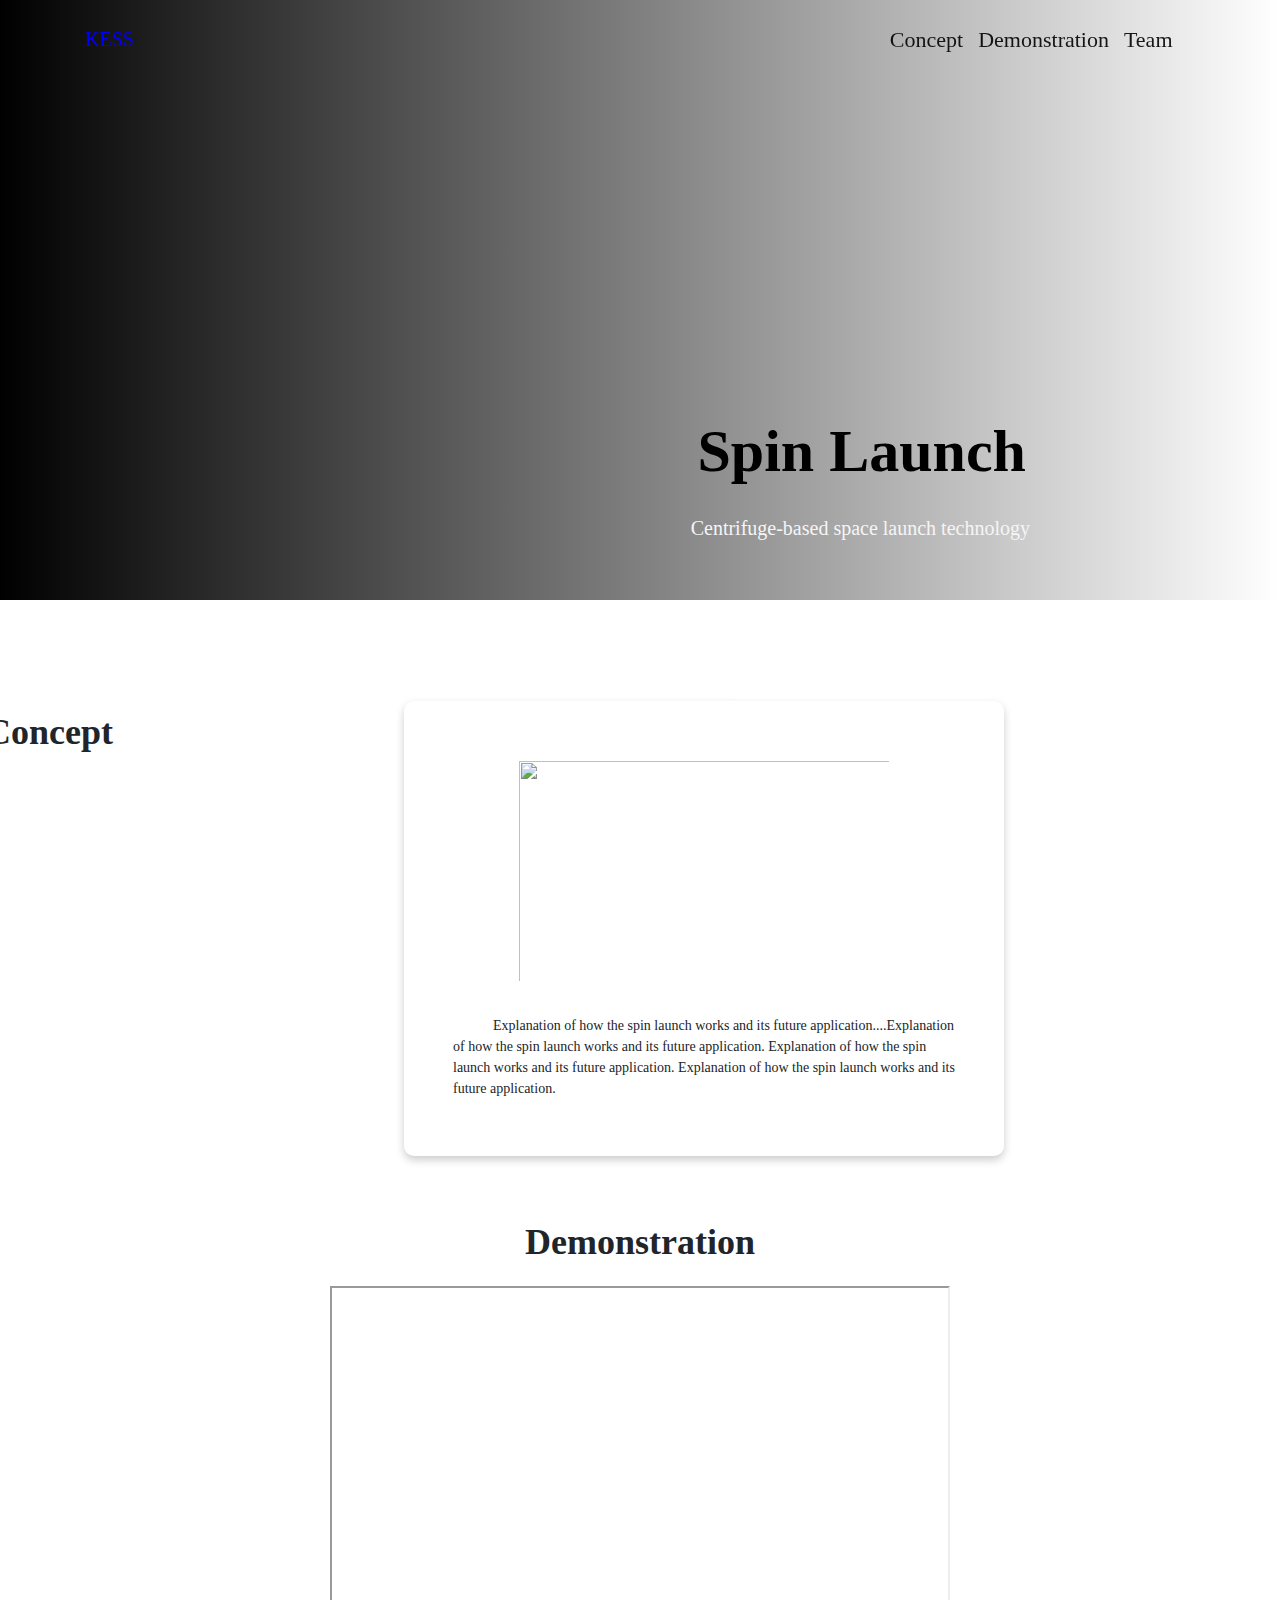
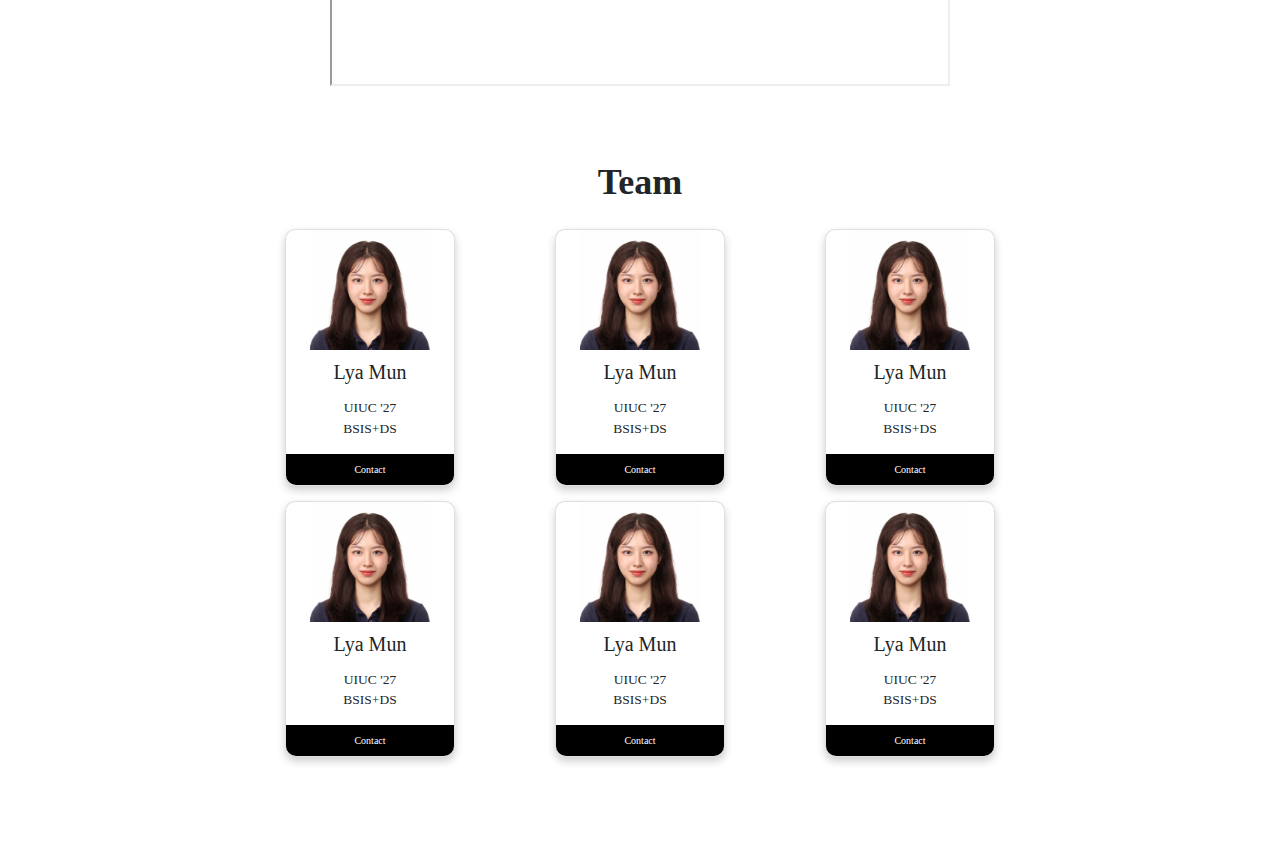
==== index.html @ 4c015324 "Add files via upload" ====
<!doctype html>
<html lang="en">
    <head>
        <title>Title</title>
        <!-- Required meta tags -->
        
        <meta charset="utf-8" />
        <meta
            name="viewport"
            content="width=device-width, initial-scale=1, shrink-to-fit=no"
        /> 
        <!-- Bootstrap CSS v5.2.1 -->
        <link
            href="https://cdn.jsdelivr.net/npm/bootstrap@5.3.2/dist/css/bootstrap.min.css"
            rel="stylesheet"
            integrity="sha384-T3c6CoIi6uLrA9TneNEoa7RxnatzjcDSCmG1MXxSR1GAsXEV/Dwwykc2MPK8M2HN"
            crossorigin="anonymous"
        />
        <link href="//maxcdn.bootstrapcdn.com/bootstrap/4.1.1/css/bootstrap.min.css" rel="stylesheet" id="bootstrap-css">
        <script src="//maxcdn.bootstrapcdn.com/bootstrap/4.1.1/js/bootstrap.min.js"></script>
        <script src="//cdnjs.cloudflare.com/ajax/libs/jquery/3.2.1/jquery.min.js"></script>

        <script src="index.js"></script>

        <link rel="stylesheet" type="text/css" href="about.css" />
        <link rel="stylesheet" type="text/css" href="index.css" />
        <link rel="stylesheet" href="https://www.w3schools.com/w3css/4/w3.css">
        <src="https://ajax.googleapis.com/ajax/libs/jquery/3.7.1/jquery.min.js"></src>
        <script src="./js/jquery-3.3.1.js"></script>
        
    </head>

    <body>
        
        <nav class="navbar navbar-expand-sm fixed-top navbar-light">
            <div class="container">
                <a class="navbar-brand" href="#start" style="color:blue; font-size: 20px">KESS</a>
                </button>
                <div class="navbar" id="navbar1">
                    <ul class="navbar-nav ml-auto">
                        <li class="nav-item active">
                            <a class="nav-link" href="#concept" >Concept</a>
                        </li>
                        <li class="nav-item active">
                            <a class="nav-link" href="#demo" >Demonstration</a>
                        </li>
                        <li class="nav-item active">
                            <a class="nav-link" href="#team">Team</a>
                        </li>
                    </ul>
                </div>
            </div>
        </nav>
        <div id="start" class="gradientBg">
            <!-- <h3>This is my background!</h3> -->
        </div>
        <p class="title">Spin Launch</p>
        <h4 class="subtitle"> Centrifuge-based space launch technology</h4>
        <button class="button button4"><a href="#demo" ><p class="click" >Watch Demo.</p></a></button> 

        <div class="sticky-top bg-white hidden-spacer"> </div>
        
        

        <div class="row justify-content-center pt-5 pb-5">
            <h1  id="concept" style="text-align: center; font-weight: bold">Concept</h1>
            <div class="pt-5 pb-5 row newBox justify-content-center">
                <img class="p-3" src="https://aviationweek.com/sites/default/files/styles/crop_freeform/public/2022-09/spinlaunch.jpg?itok=jDJaerLK" style="width:400px;height:250px ">
                <p class="pl-5 pr-5 pt-3 pb-2"style="font-weight: normal; text-align: left; font-size: 14px;"><span class="tab"></span>Explanation of how the spin launch works and its future application....Explanation of how the spin launch works and its future application. Explanation of how the spin launch works and its future application. Explanation of how the spin launch works and its future application.</p>
            </div>
        </div>
        

        <article class="all-browsers bg-white">
            <h1 id="demo" style="text-align: center; font-weight: bold">Demonstration</h1>
            <div class="row justify-content-center pt-2 pb-3"> 
                <div class="col-md-6 justify-content-center">
                    <iframe width = 100% height = 400px src="https://www.youtube.com/embed/tgbNymZ7vqY"></iframe>
                </div>
            </div>
            
        </article>


        <div class="container bg-white justify-content-center p-5">
            <h1 id="team" style="text-align: center; font-weight: bold">Team</h1>
            
            <div class="row justify-content-center pt-3">
                <div class="col-md-3">
                    <div class="card">
                        <img src="image/profilelLM.JPG" alt="John" class="profileImg">
                        <h4>Lya Mun</h4>
                        <p style = "padding-bottom: 6px;"> UIUC '27 <br> BSIS+DS</p>
                        <a href="mailto:lyamun2@illinois.edu"><button class="button3">Contact</button></a>
                    </div>
                </div>
                <div class="col-md-3">
                    <div class="card">
                        <img src="image/profilelLM.JPG" alt="John" class="profileImg">
                        <h4>Lya Mun</h4>
                        <p style = "padding-bottom: 6px;"> UIUC '27 <br> BSIS+DS</p>
                        <a href="mailto:lyamun2@illinois.edu"><button class="button3">Contact</button></a>
                    </div>
                </div>
                <div class="col-md-3">
                    <div class="card">
                        <img src="image/profilelLM.JPG" alt="John" class="profileImg">
                        <h4>Lya Mun</h4>
                        <p style = "padding-bottom: 6px;"> UIUC '27 <br> BSIS+DS</p>
                        <a href="mailto:lyamun2@illinois.edu"><button class="button3">Contact</button></a>
                    </div>
                </div>
            </div>
            <div class="row justify-content-center pt-3 pb-5">
                <div class="col-md-3">
                    <div class="card">
                        <img src="image/profilelLM.JPG" alt="John" class="profileImg">
                        <h4>Lya Mun</h4>
                        <p style = "padding-bottom: 6px;"> UIUC '27 <br> BSIS+DS</p>
                        <a href="mailto:lyamun2@illinois.edu"><button class="button3">Contact</button></a>
                    </div>
                </div>
                <div class="col-md-3">
                    <div class="card">
                        <img src="image/profilelLM.JPG" alt="John" class="profileImg">
                        <h4>Lya Mun</h4>
                        <p style = "padding-bottom: 6px;"> UIUC '27 <br> BSIS+DS</p>
                        <a href="mailto:lyamun2@illinois.edu"><button class="button3">Contact</button></a>
                    </div>
                </div>
                <div class="col-md-3">
                    <div class="card">
                        <img src="image/profilelLM.JPG" alt="John" class="profileImg">
                        <h4>Lya Mun</h4>
                        <p style = "padding-bottom: 6px;"> UIUC '27 <br> BSIS+DS</p>
                        <a href="mailto:lyamun2@illinois.edu"><button class="button3">Contact</button></a>
                    </div>
                </div>
            </div>

            
            
        </div>

        <!-- <footer class="bg-dark">
            <p>Author: Hege Refsnes<br>
            <a href="mailto:hege@example.com">hege@example.com</a></p>
        </footer> -->
        

        <!-- Bootstrap JavaScript Libraries -->
  
        <script src="https://kit.fontawesome.com/bfdbe72e25.js" crossorigin="anonymous"></script>

        <script
            src="https://cdn.jsdelivr.net/npm/@popperjs/core@2.11.8/dist/umd/popper.min.js"
            integrity="sha384-I7E8VVD/ismYTF4hNIPjVp/Zjvgyol6VFvRkX/vR+Vc4jQkC+hVqc2pM8ODewa9r"
            crossorigin="anonymous"
        ></script>
        <script src="//ajax.googleapis.com/ajax/libs/jquery/1.11.0/jquery.min.js"></script>
        <script src="//netdna.bootstrapcdn.com/bootstrap/3.1.1/js/bootstrap.min.js"></script>
        <script
            src="https://cdn.jsdelivr.net/npm/bootstrap@5.3.2/dist/js/bootstrap.min.js"
            integrity="sha384-BBtl+eGJRgqQAUMxJ7pMwbEyER4l1g+O15P+16Ep7Q9Q+zqX6gSbd85u4mG4QzX+"
            crossorigin="anonymous"
        ></script>
    </body>
</html>
---- index.css ----
* {
  font-family: "Times New Roman", Times, serif !important;
}

.navbar .nav-item {
  float:right !important;
}

.button4 {
  text-decoration: none;
  position: absolute;
  right: 270px;
  bottom: 200px;
  display: inline-block;
  outline: none;
  cursor: pointer;
  font-size: 12px;
  border-radius: 500px;
  transition-property: background-color,border-color,color,box-shadow,filter;
  transition-duration: .3s;
  border: 1px solid transparent;
  letter-spacing: 2px;
  min-width: 160px;
  text-transform: uppercase;
  white-space: normal;
  font-weight: 600;
  text-align: center;
  color: white;
  box-shadow: inset 0 0 0 2px white;
  background-color: transparent;
  height: 60px;
  width: 300px;
}
.button4:hover{
  color:black;
  background-color: white;
  text-decoration: none;
}


.all-browsers {
  margin: 0;
  padding: 5px;
  background-color: lightgray;
}

.all-browsers > h1, .browser {
  margin: 10px;
  padding: 5px;
}

.browser {
  background: white;
}

.browser > h2, p {
  margin: 4px;
  font-size: 90%;
}

footer {
  text-align: center;
  padding: 3px;
  background-color: DarkSalmon;
  color: white;
}
.backgroungImg {
  position: flex;
  justify-content: center;
}

a{
  color:#fff;
  text-decoration:none;
}
a:hover{
  color:black;
  text-decoration:none;
}
* {
  outline:0;
  
}

.thumb-box {
  display:flex;
  max-width:100%;
  margin:0;
  position:relative;
}


.thumb-box a {
  padding:0;
  position: relative;
  width: 100%;
  height: 100%;
  z-index:9997;
}

.thumb-box img {
  width:100%;
  height:280px;
  float:left;
}

.card {
  box-shadow: 0 4px 8px 0 rgba(0, 0, 0, 0.2);
  max-width: 170px;
  margin: auto;
  text-align: center;
  font-family: arial;
  border-radius: 10px 10px 10px 10px;
}

.title {
  color: grey;
  font-size: 18px;
 
}

.button3 {
  border: none;
  outline: 0;
  display: inline-block;
  padding: 8px;
  color: white;
  background-color: #000;
  text-align: center;
  cursor: pointer;
  width: 100%;
  font-size: 10px;
  border-radius: 0px 0px 10px 10px;
}

a {
  text-decoration: none;
  font-size: 22px;
  color: black;
}

button:hover, a:hover {
  opacity: 0.7;
}

.profileImg {
  width: 120px;
  height: 120px;
  display: block;
  margin-left: auto;
  margin-right: auto;
}
.newBox {
  box-shadow: 0 4px 8px 0 rgba(0, 0, 0, 0.2);
  max-width: 600px;
  margin: auto;
  text-align: center;
  font-family: arial;
  border-radius: 10px 10px 10px 10px;
  background-color: white;
}
iframe {
  display: block;
  justify-content: center;
  margin-left: auto;
  margin-right: auto;
}
.tab {
  display: inline-block;
  margin-left: 40px;
}

.gradientBg {
  background-image:
      linear-gradient(to left,
            transparent 0%,
          black 100%), 
            url('https://i0.wp.com/spacenews.com/wp-content/uploads/2022/09/spinlaunch-suborb.jpg?w=879&ssl=1');
  width: 100%;
  height: 600px;
  background-size: 100% 100%;
  text-align: center;
  color: #fff;
  background-repeat: no-repeat;
  background-position: center;
}    

.hidden-spacer {
  height: 56px;
}
.title {
  color:black;
  font-size:60px;
  font-weight: bold;
  position: absolute;
  right: 250px;
  bottom: 400px;
  text-align: center;
}
.subtitle {
  color:whitesmoke;
  position: absolute;
  right: 250px;
  bottom: 350px;
  text-align: center;
}

@media only screen and (max-width : 480px) {
  body{
    width:100%;
  }
  iframe{
    max-width: 300px;
  }
  .card{
    width:60%;
  }

  ul.navbar-nav{
    display:flex;
    flex-direction:row;
  }
  .nav-item {
    padding-left: 10px;
  }
  .navbar-brand {
    padding-left: 10px;
  }
  .button4 {
    /* font-size: 2px; */
    height: 80px;
    width: 240px;
    right: 20%;
    bottom: 40%;
  }
  .click {
    font-size: 18px;
  }
  .title{
    color:whitesmoke;
    font-size: 40px;
    right: 20%;
    bottom: 80%;
  }
  .subtitle{
    font-size: 16px;
    right: 15%;
    bottom: 70%;
  }
  /* <div class="navbar-collapse collapse show" id="navbar1" style=""> */
}
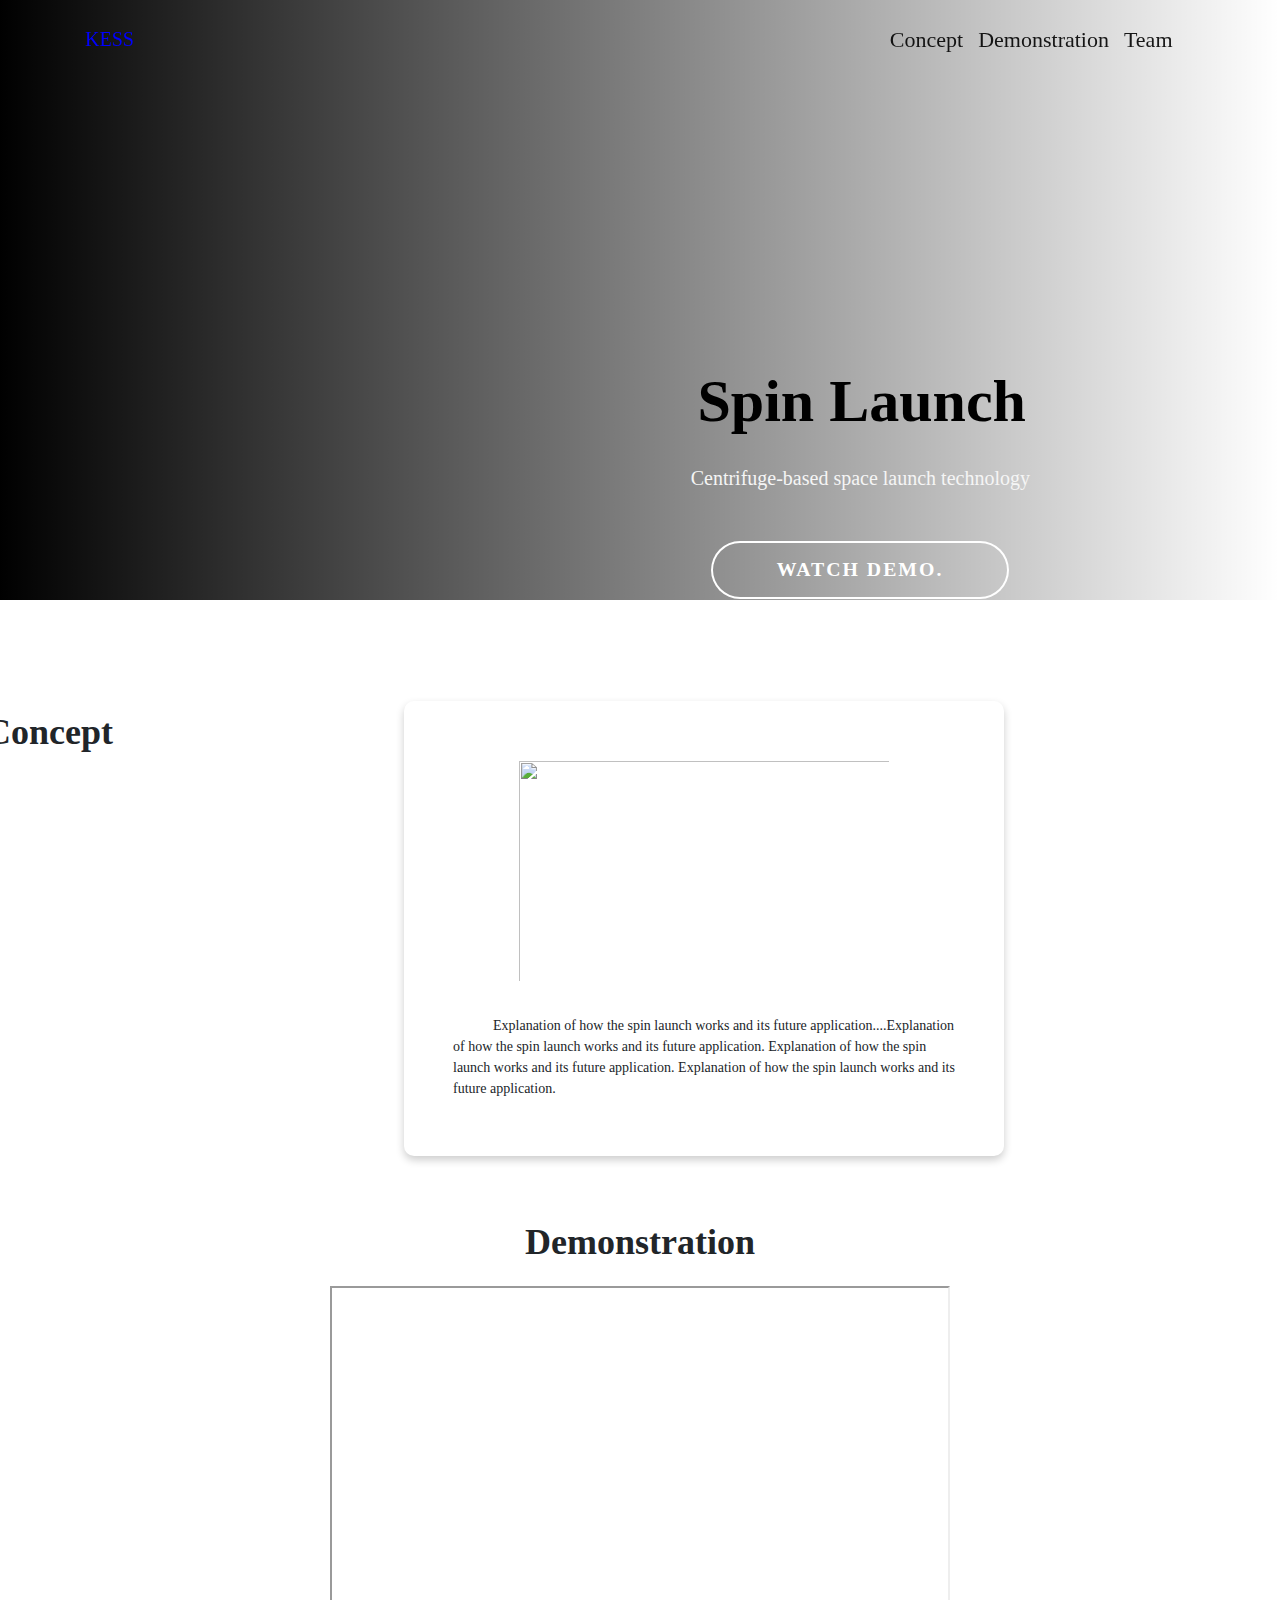
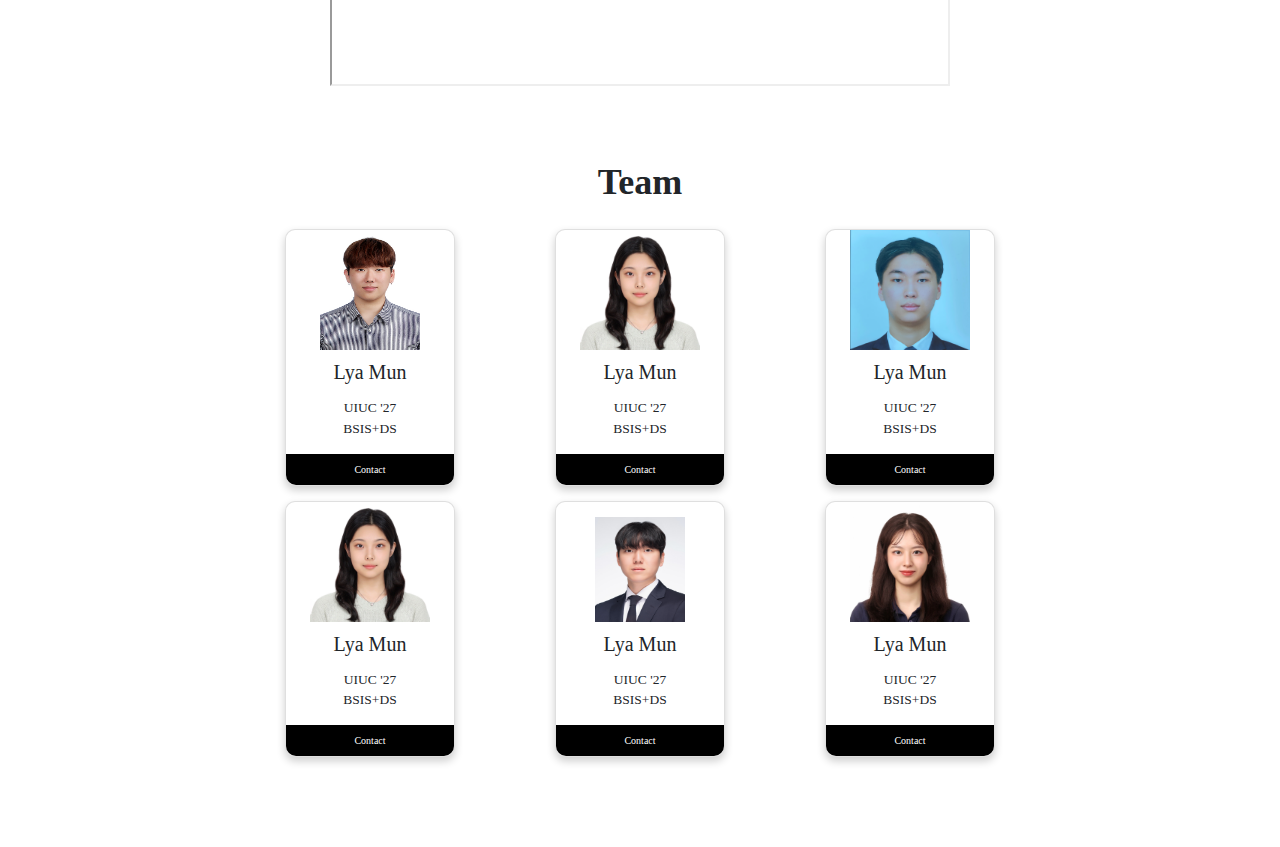
==== commit d2b6a343: "Add files via upload" ====
--- a/index.html
+++ b/index.html
@@ -88,7 +88,7 @@
             <div class="row justify-content-center pt-3">
                 <div class="col-md-3">
                     <div class="card">
-                        <img src="image/profilelLM.JPG" alt="John" class="profileImg">
+                        <img src="image/DGprofile.jpeg" alt="John" style = "width: 100px; height: 120px; display: block; margin-left: auto; margin-right: auto;">
                         <h4>Lya Mun</h4>
                         <p style = "padding-bottom: 6px;"> UIUC '27 <br> BSIS+DS</p>
                         <a href="mailto:lyamun2@illinois.edu"><button class="button3">Contact</button></a>
@@ -96,7 +96,7 @@
                 </div>
                 <div class="col-md-3">
                     <div class="card">
-                        <img src="image/profilelLM.JPG" alt="John" class="profileImg">
+                        <img src="image/KNprofile.jpeg" alt="John" class="profileImg">
                         <h4>Lya Mun</h4>
                         <p style = "padding-bottom: 6px;"> UIUC '27 <br> BSIS+DS</p>
                         <a href="mailto:lyamun2@illinois.edu"><button class="button3">Contact</button></a>
@@ -104,7 +104,7 @@
                 </div>
                 <div class="col-md-3">
                     <div class="card">
-                        <img src="image/profilelLM.JPG" alt="John" class="profileImg">
+                        <img src="image/KHprofile.png" alt="John" class="profileImg">
                         <h4>Lya Mun</h4>
                         <p style = "padding-bottom: 6px;"> UIUC '27 <br> BSIS+DS</p>
                         <a href="mailto:lyamun2@illinois.edu"><button class="button3">Contact</button></a>
@@ -114,7 +114,7 @@
             <div class="row justify-content-center pt-3 pb-5">
                 <div class="col-md-3">
                     <div class="card">
-                        <img src="image/profilelLM.JPG" alt="John" class="profileImg">
+                        <img src="image/KNprofile.jpeg" alt="John" class="profileImg">
                         <h4>Lya Mun</h4>
                         <p style = "padding-bottom: 6px;"> UIUC '27 <br> BSIS+DS</p>
                         <a href="mailto:lyamun2@illinois.edu"><button class="button3">Contact</button></a>
@@ -122,7 +122,7 @@
                 </div>
                 <div class="col-md-3">
                     <div class="card">
-                        <img src="image/profilelLM.JPG" alt="John" class="profileImg">
+                        <img src="image/HJprofile.jpeg" alt="John" style = "padding-top:15px; width: 90px; height: 120px; display: block; margin-left: auto; margin-right: auto;">
                         <h4>Lya Mun</h4>
                         <p style = "padding-bottom: 6px;"> UIUC '27 <br> BSIS+DS</p>
                         <a href="mailto:lyamun2@illinois.edu"><button class="button3">Contact</button></a>
--- a/index.css
+++ b/index.css
@@ -10,7 +10,7 @@
   text-decoration: none;
   position: absolute;
   right: 270px;
-  bottom: 200px;
+  bottom: 300px;
   display: inline-block;
   outline: none;
   cursor: pointer;
@@ -194,14 +194,14 @@
   font-weight: bold;
   position: absolute;
   right: 250px;
-  bottom: 400px;
+  bottom: 450px;
   text-align: center;
 }
 .subtitle {
   color:whitesmoke;
   position: absolute;
   right: 250px;
-  bottom: 350px;
+  bottom: 400px;
   text-align: center;
 }
 
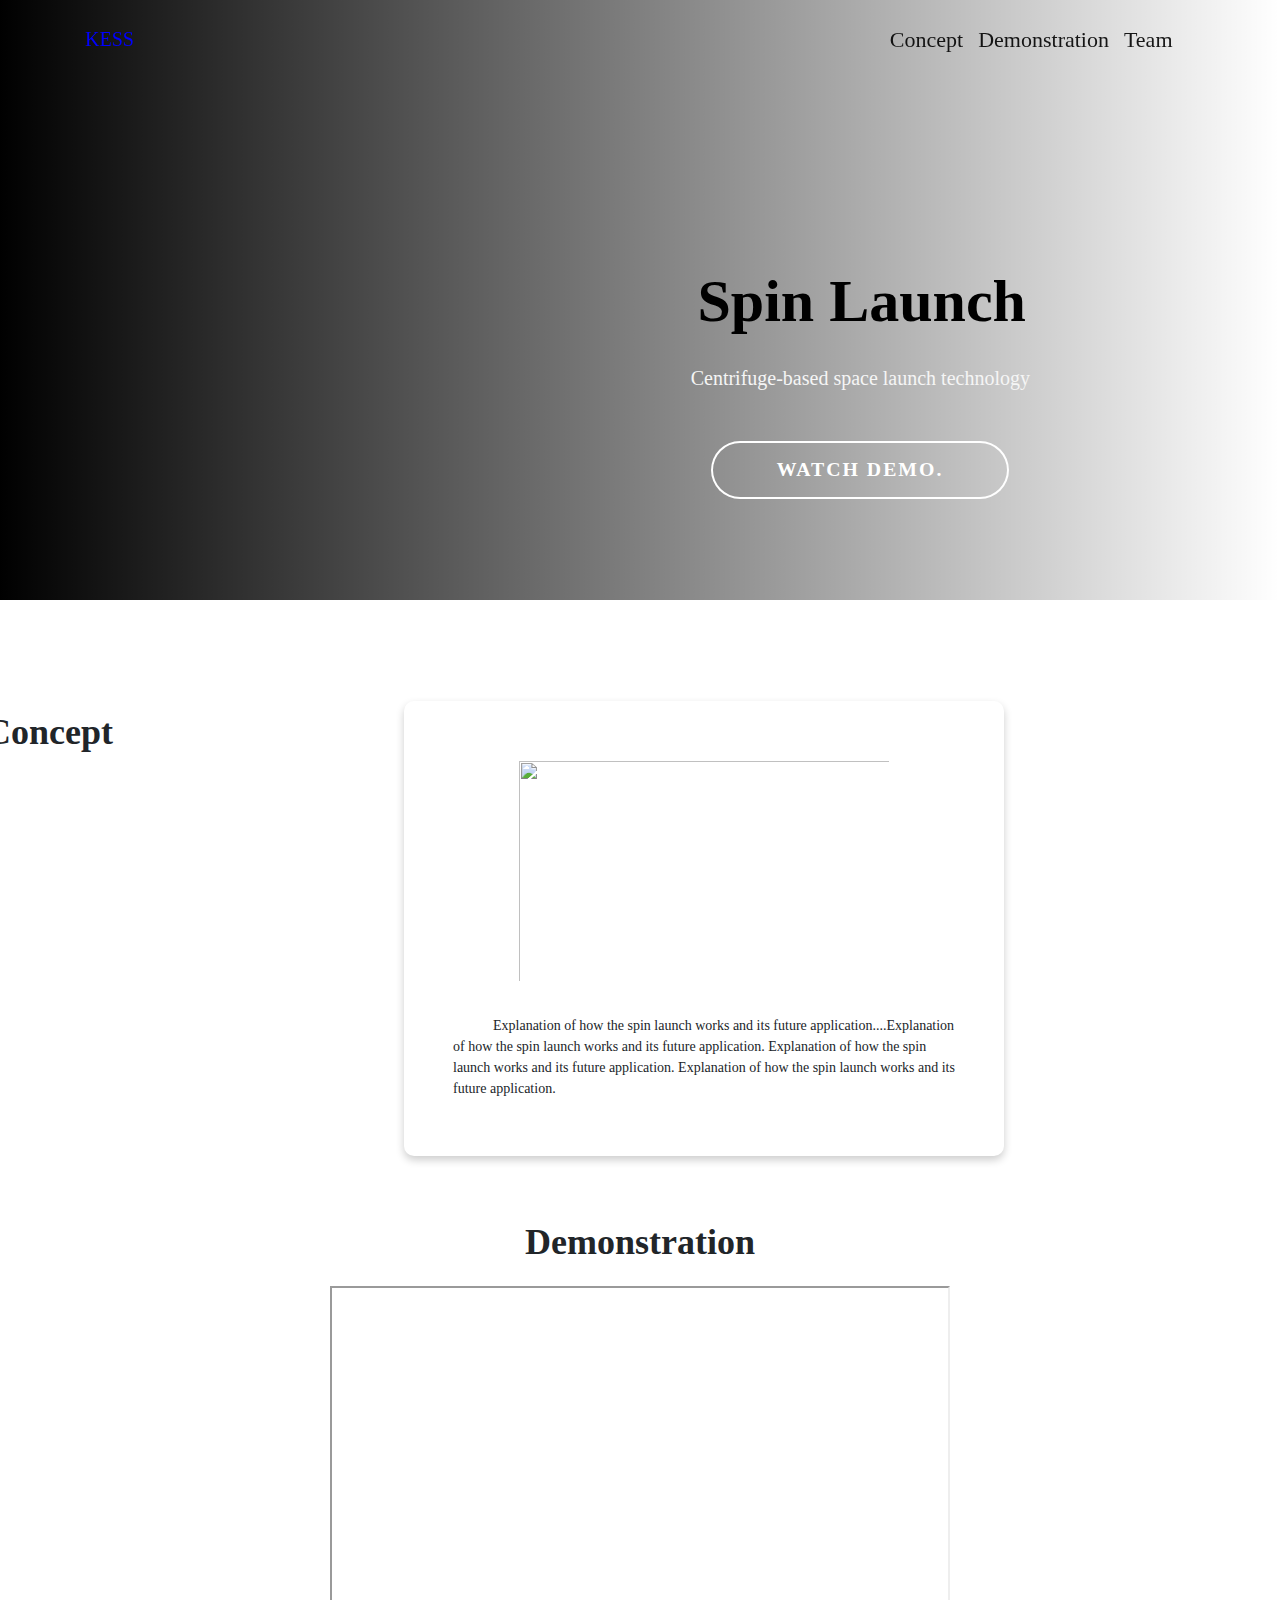
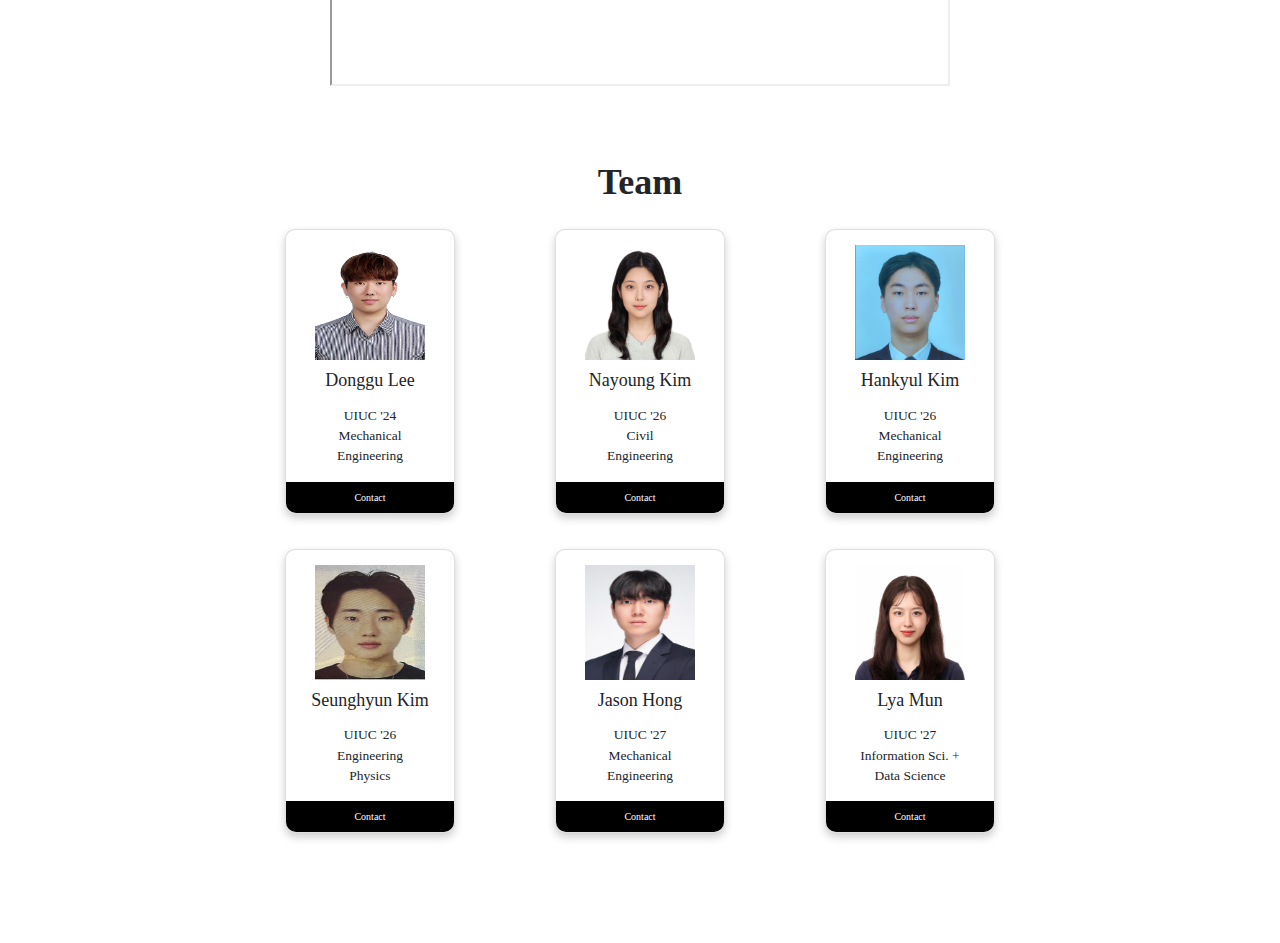
==== commit fde64220: "Add files via upload" ====
--- a/index.html
+++ b/index.html
@@ -88,51 +88,51 @@
             <div class="row justify-content-center pt-3">
                 <div class="col-md-3">
                     <div class="card">
-                        <img src="image/DGprofile.jpeg" alt="John" style = "width: 100px; height: 120px; display: block; margin-left: auto; margin-right: auto;">
-                        <h4>Lya Mun</h4>
-                        <p style = "padding-bottom: 6px;"> UIUC '27 <br> BSIS+DS</p>
-                        <a href="mailto:lyamun2@illinois.edu"><button class="button3">Contact</button></a>
+                        <img src="image/DGprofile.jpeg" class="profileImg">
+                        <h5>Donggu Lee</h5>
+                        <p style = "padding-bottom: 6px;"> UIUC '24 <br>Mechanical <br>Engineering</p>
+                        <a href="mailto:donggul2@illinois.edu"><button class="button3">Contact</button></a>
                     </div>
                 </div>
                 <div class="col-md-3">
                     <div class="card">
                         <img src="image/KNprofile.jpeg" alt="John" class="profileImg">
-                        <h4>Lya Mun</h4>
-                        <p style = "padding-bottom: 6px;"> UIUC '27 <br> BSIS+DS</p>
-                        <a href="mailto:lyamun2@illinois.edu"><button class="button3">Contact</button></a>
+                        <h5>Nayoung Kim</h5>
+                        <p style = "padding-bottom: 6px;"> UIUC '26 <br>Civil <br> Engineering</p>
+                        <a href="mailto:nayoung3@illinois.edu"><button class="button3">Contact</button></a>
                     </div>
                 </div>
                 <div class="col-md-3">
                     <div class="card">
                         <img src="image/KHprofile.png" alt="John" class="profileImg">
-                        <h4>Lya Mun</h4>
-                        <p style = "padding-bottom: 6px;"> UIUC '27 <br> BSIS+DS</p>
-                        <a href="mailto:lyamun2@illinois.edu"><button class="button3">Contact</button></a>
+                        <h5>Hankyul Kim</h5>
+                        <p style = "padding-bottom: 6px;"> UIUC '26 <br> Mechanical<br>Engineering</p>
+                        <a href="mailto:hankyul2@illinois.edu"><button class="button3">Contact</button></a>
                     </div>
                 </div>
             </div>
             <div class="row justify-content-center pt-3 pb-5">
                 <div class="col-md-3">
                     <div class="card">
-                        <img src="image/KNprofile.jpeg" alt="John" class="profileImg">
-                        <h4>Lya Mun</h4>
-                        <p style = "padding-bottom: 6px;"> UIUC '27 <br> BSIS+DS</p>
-                        <a href="mailto:lyamun2@illinois.edu"><button class="button3">Contact</button></a>
+                        <img src="image/SKprofile.jpeg" alt="John" class="profileImg">
+                        <h5>Seunghyun Kim</h5>
+                        <p style = "padding-bottom: 6px;"> UIUC '26 <br> Engineering <br> Physics</p>
+                        <a href="mailto:sk122@illinois.edu"><button class="button3">Contact</button></a>
                     </div>
                 </div>
                 <div class="col-md-3">
                     <div class="card">
-                        <img src="image/HJprofile.jpeg" alt="John" style = "padding-top:15px; width: 90px; height: 120px; display: block; margin-left: auto; margin-right: auto;">
-                        <h4>Lya Mun</h4>
-                        <p style = "padding-bottom: 6px;"> UIUC '27 <br> BSIS+DS</p>
-                        <a href="mailto:lyamun2@illinois.edu"><button class="button3">Contact</button></a>
+                        <img src="image/HJprofile.jpeg" alt="John" class="profileImg" >
+                        <h5>Jason Hong</h5>
+                        <p style = "padding-bottom: 6px;"> UIUC '27 <br>Mechanical <br> Engineering</p>
+                        <a href="mailto:jason20@illinois.edu"><button class="button3">Contact</button></a>
                     </div>
                 </div>
                 <div class="col-md-3">
                     <div class="card">
                         <img src="image/profilelLM.JPG" alt="John" class="profileImg">
-                        <h4>Lya Mun</h4>
-                        <p style = "padding-bottom: 6px;"> UIUC '27 <br> BSIS+DS</p>
+                        <h5>Lya Mun</h5>
+                        <p style = "padding-bottom: 6px;"> UIUC '27 <br>Information Sci. +<br> Data Science</p>
                         <a href="mailto:lyamun2@illinois.edu"><button class="button3">Contact</button></a>
                     </div>
                 </div>
--- a/index.css
+++ b/index.css
@@ -10,7 +10,7 @@
   text-decoration: none;
   position: absolute;
   right: 270px;
-  bottom: 300px;
+  bottom: 400px;
   display: inline-block;
   outline: none;
   cursor: pointer;
@@ -111,6 +111,7 @@
   text-align: center;
   font-family: arial;
   border-radius: 10px 10px 10px 10px;
+  margin-bottom:20px;
 }
 
 .title {
@@ -144,8 +145,9 @@
 }
 
 .profileImg {
-  width: 120px;
-  height: 120px;
+  padding-top:15px;
+  width: 110px;
+  height: 130px;
   display: block;
   margin-left: auto;
   margin-right: auto;
@@ -194,14 +196,14 @@
   font-weight: bold;
   position: absolute;
   right: 250px;
-  bottom: 450px;
+  bottom: 550px;
   text-align: center;
 }
 .subtitle {
   color:whitesmoke;
   position: absolute;
   right: 250px;
-  bottom: 400px;
+  bottom: 500px;
   text-align: center;
 }
 
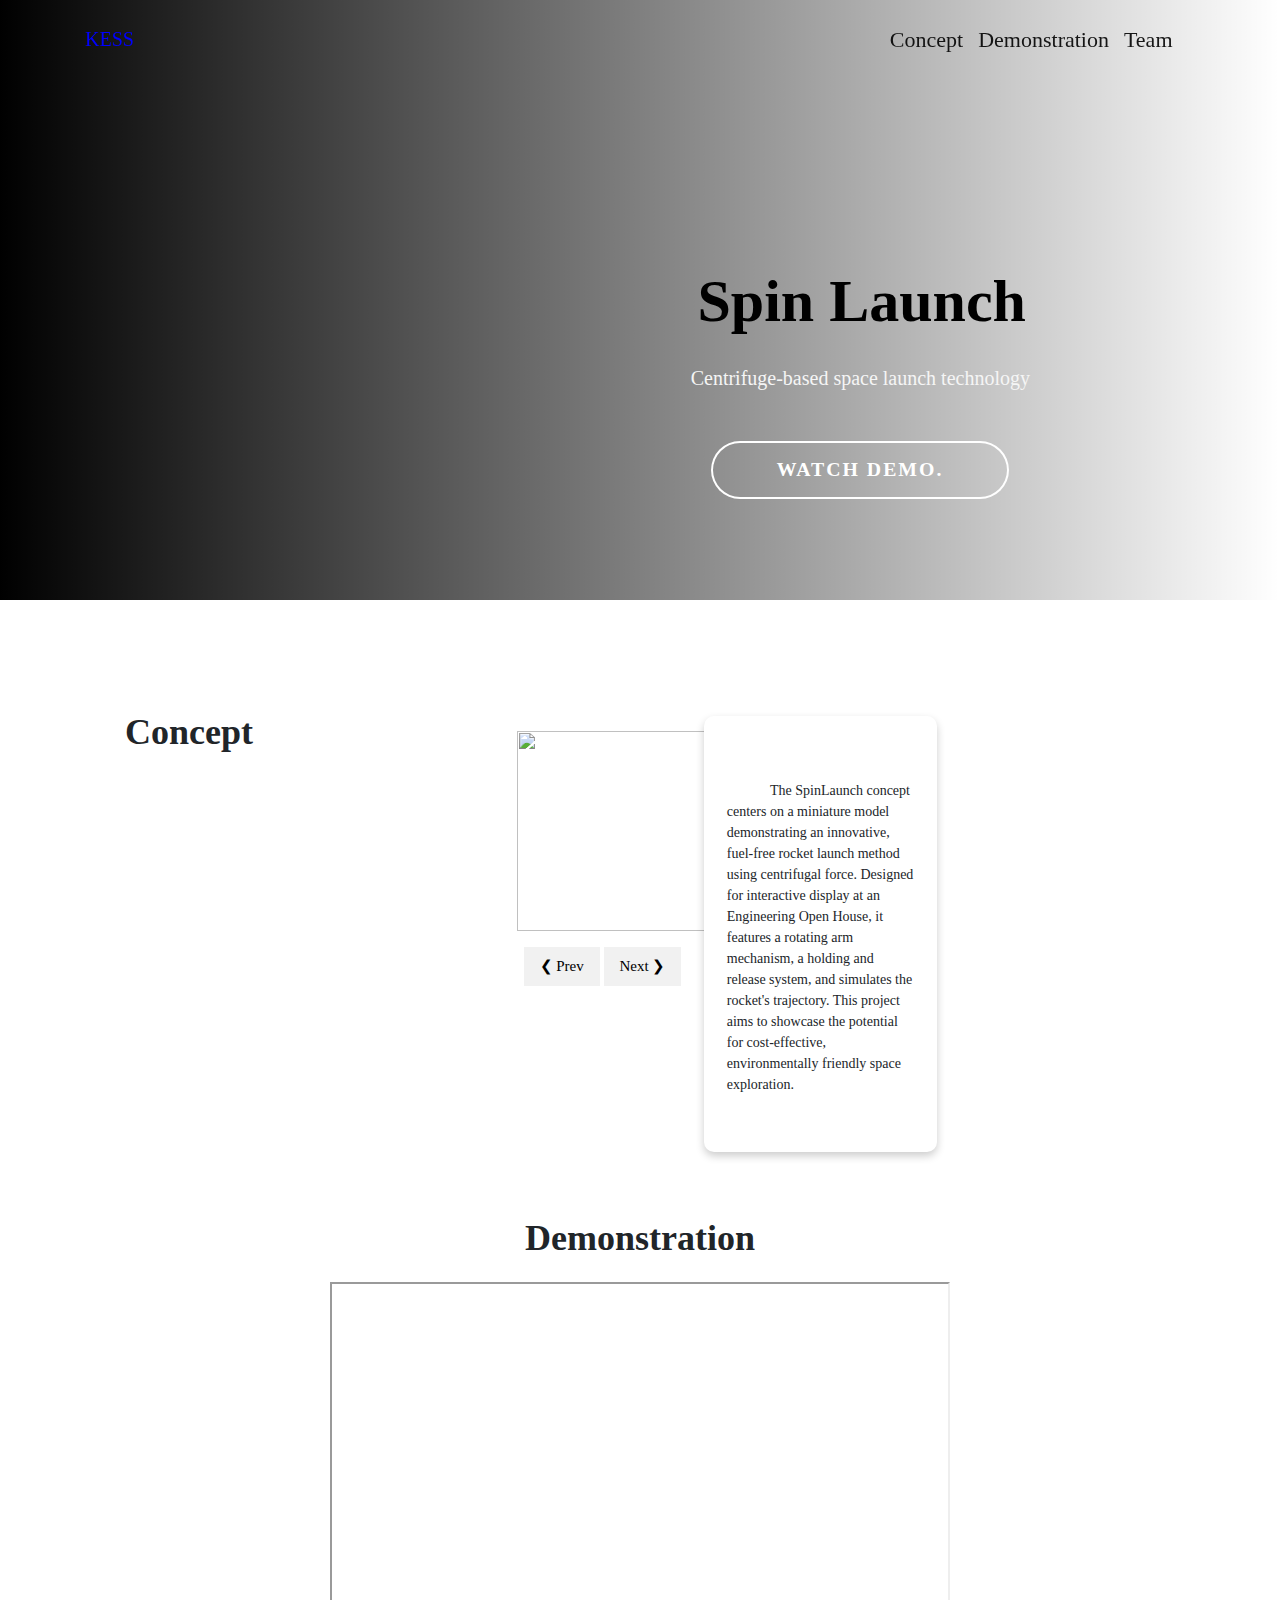
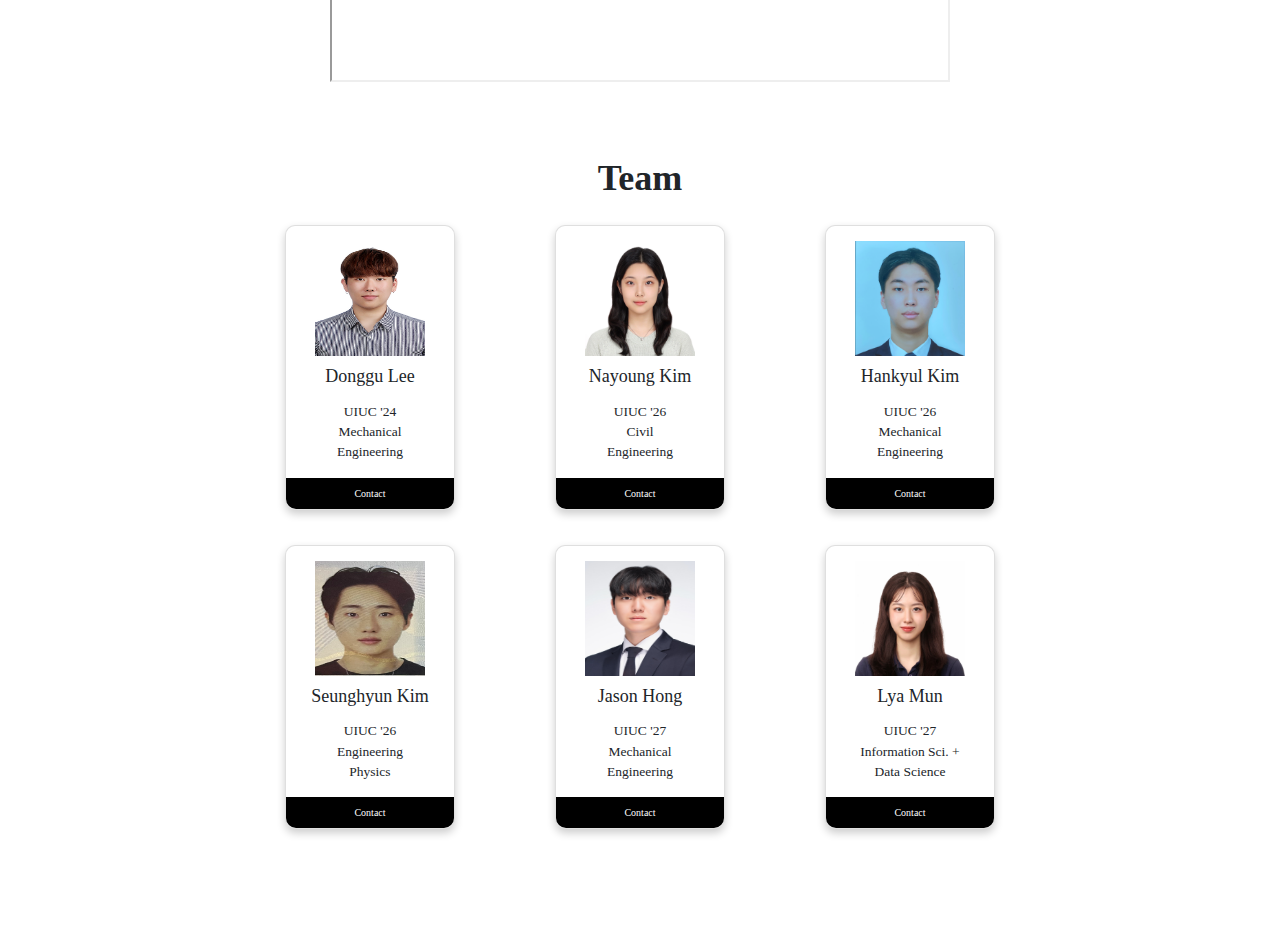
==== commit 20d43f67: "Add files via upload" ====
--- a/index.html
+++ b/index.html
@@ -64,10 +64,31 @@
 
         <div class="row justify-content-center pt-5 pb-5">
             <h1  id="concept" style="text-align: center; font-weight: bold">Concept</h1>
-            <div class="pt-5 pb-5 row newBox justify-content-center">
-                <img class="p-3" src="https://aviationweek.com/sites/default/files/styles/crop_freeform/public/2022-09/spinlaunch.jpg?itok=jDJaerLK" style="width:400px;height:250px ">
-                <p class="pl-5 pr-5 pt-3 pb-2"style="font-weight: normal; text-align: left; font-size: 14px;"><span class="tab"></span>Explanation of how the spin launch works and its future application....Explanation of how the spin launch works and its future application. Explanation of how the spin launch works and its future application. Explanation of how the spin launch works and its future application.</p>
-            </div>
+            <div class = "row pt-3 justify-content-center">
+                <div class="col-md-3">
+                    <div class="pt-3 ml-0 mr-0 w3-container">
+                        
+                    
+                        <div class="w3-center">
+                            <div class="containter">
+                                
+                                <img class="mySlides" src="https://aviationweek.com/sites/default/files/styles/crop_freeform/public/2022-09/spinlaunch.jpg?itok=jDJaerLK" style="margin:auto; width:300px; height:200px;">
+                                <img class="mySlides" src="image/process1.jpeg" style="margin:auto; width:300px; height:200px;">
+                            </div>
+                            <div class="w3-section">
+                                <button class="w3-button w3-light-grey" onclick="plusDivs(-1)" >❮ Prev</button>
+                                <button class="w3-button w3-light-grey" onclick="plusDivs(1)"  >Next ❯</button>
+                            </div>
+                        </div>
+                    </div>
+                </div>
+    
+                <div class="col-md-3 pt-5 pb-5 row newBox justify-content-center">
+                    <p class="pl-1 pr-1 pt-3 pb-2"style="font-weight: normal; text-align: left; font-size: 14px;"><span class="tab"></span> The SpinLaunch concept centers on a miniature model demonstrating an innovative, fuel-free rocket launch method using centrifugal force. Designed for interactive display at an Engineering Open House, it features a rotating arm mechanism, a holding and release system, and simulates the rocket's trajectory. This project aims to showcase the potential for cost-effective, environmentally friendly space exploration.</p>
+                </div>
+            </div>
+            
+
         </div>
         
 
@@ -164,5 +185,51 @@
             integrity="sha384-BBtl+eGJRgqQAUMxJ7pMwbEyER4l1g+O15P+16Ep7Q9Q+zqX6gSbd85u4mG4QzX+"
             crossorigin="anonymous"
         ></script>
+
+        <script>
+            var myIndex = 0;
+            carousel();
+
+            function carousel() {
+            var i;
+            var x = document.getElementsByClassName("mySlides");
+            for (i = 0; i < x.length; i++) {
+                x[i].style.display = "none";  
+            }
+            myIndex++;
+            if (myIndex > x.length) {myIndex = 1}    
+            x[myIndex-1].style.display = "block";  
+            setTimeout(carousel, 3000); // Change image every 2 seconds
+            }
+
+            var slideIndex = myIndex;
+            showDivs(slideIndex);
+            
+            function plusDivs(n) {
+              showDivs(slideIndex += n);
+            }
+            
+            function currentDiv(n) {
+              showDivs(slideIndex = n);
+            }
+            
+            function showDivs(n) {
+              var i;
+              var x = document.getElementsByClassName("mySlides");
+              var dots = document.getElementsByClassName("demo");
+              if (n > x.length) {slideIndex = 1}    
+              if (n < 1) {slideIndex = x.length}
+              for (i = 0; i < x.length; i++) {
+                x[i].style.display = "none";  
+              }
+              for (i = 0; i < dots.length; i++) {
+                dots[i].className = dots[i].className.replace(" w3-red", "");
+              }
+              x[slideIndex-1].style.display = "block";  
+              dots[slideIndex-1].className += " w3-red";
+            }
+            
+        </script>
+
     </body>
 </html>
--- a/index.css
+++ b/index.css
@@ -155,7 +155,6 @@
 .newBox {
   box-shadow: 0 4px 8px 0 rgba(0, 0, 0, 0.2);
   max-width: 600px;
-  margin: auto;
   text-align: center;
   font-family: arial;
   border-radius: 10px 10px 10px 10px;
@@ -242,12 +241,15 @@
     color:whitesmoke;
     font-size: 40px;
     right: 20%;
-    bottom: 80%;
+    bottom: 480px;
   }
   .subtitle{
     font-size: 16px;
     right: 15%;
-    bottom: 70%;
+    bottom: 430px;
+  }
+  .button4 {
+    bottom: 250px;
   }
   /* <div class="navbar-collapse collapse show" id="navbar1" style=""> */
 }
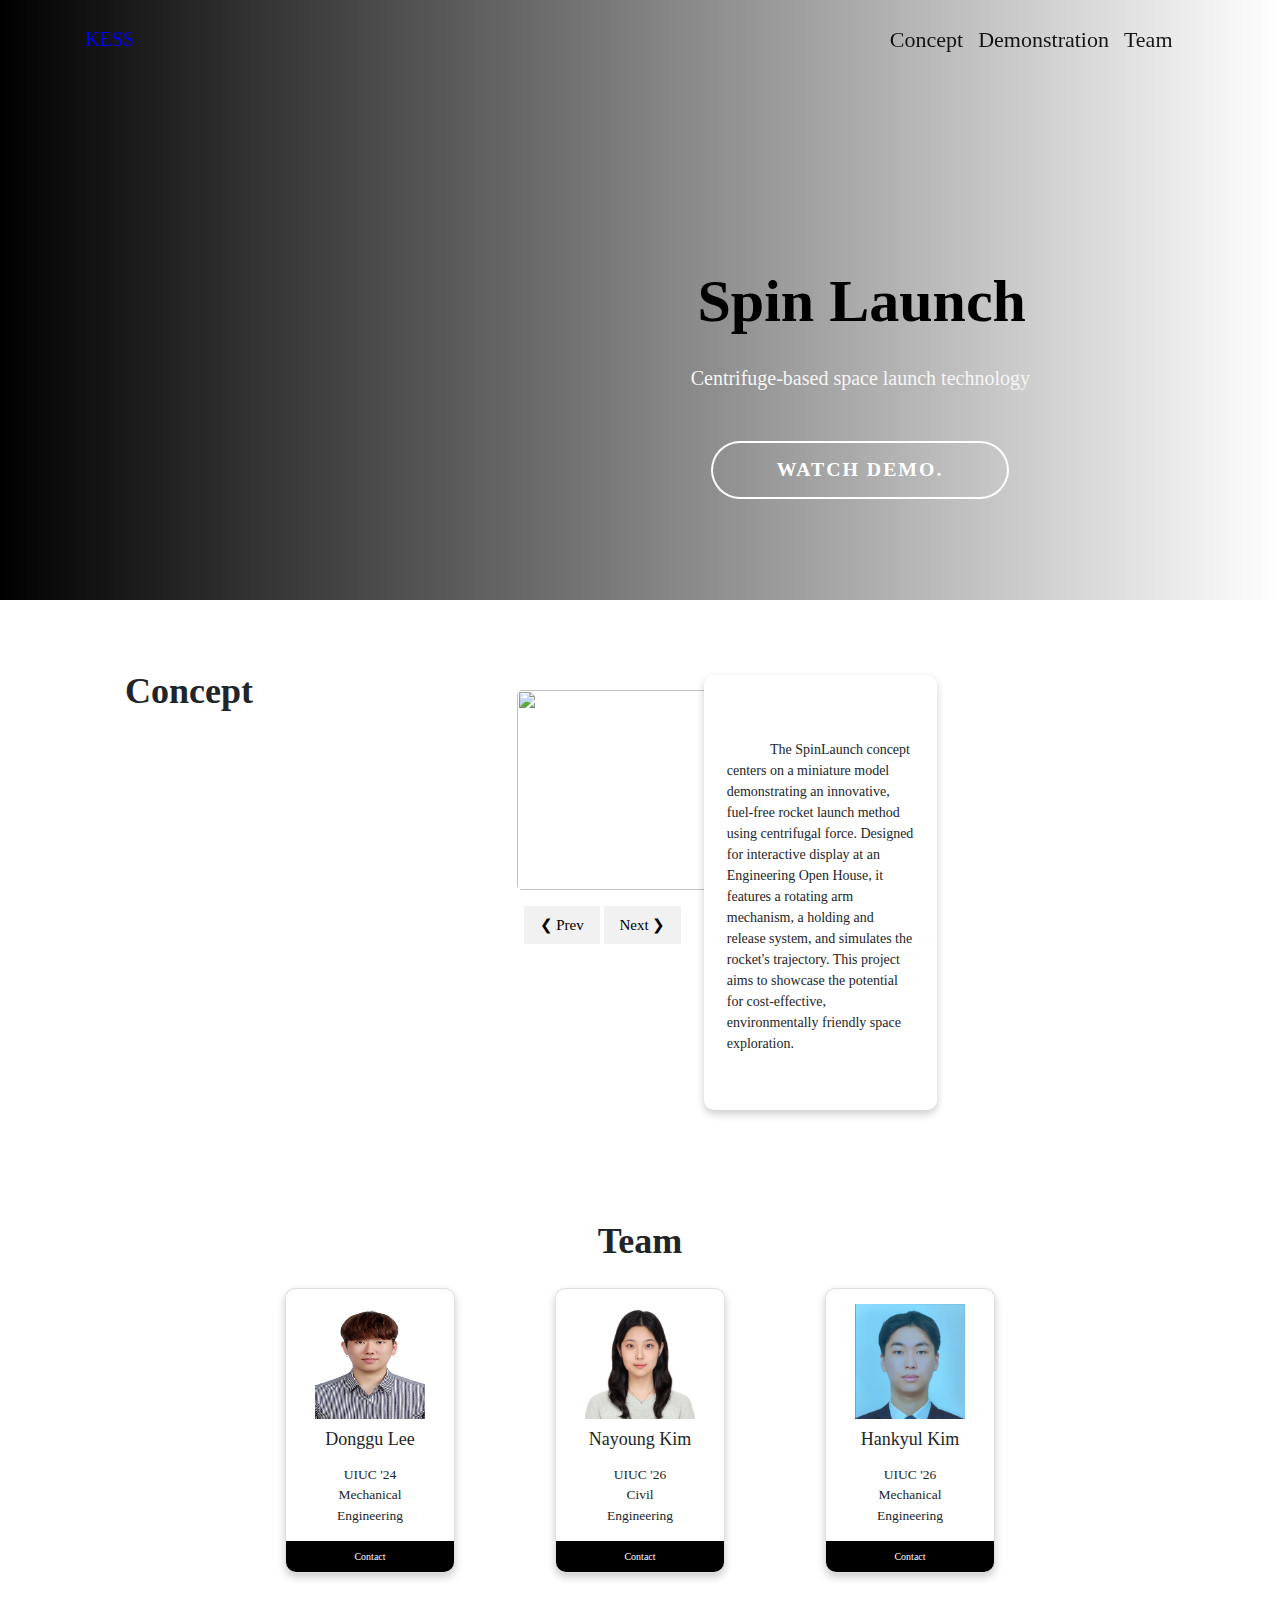
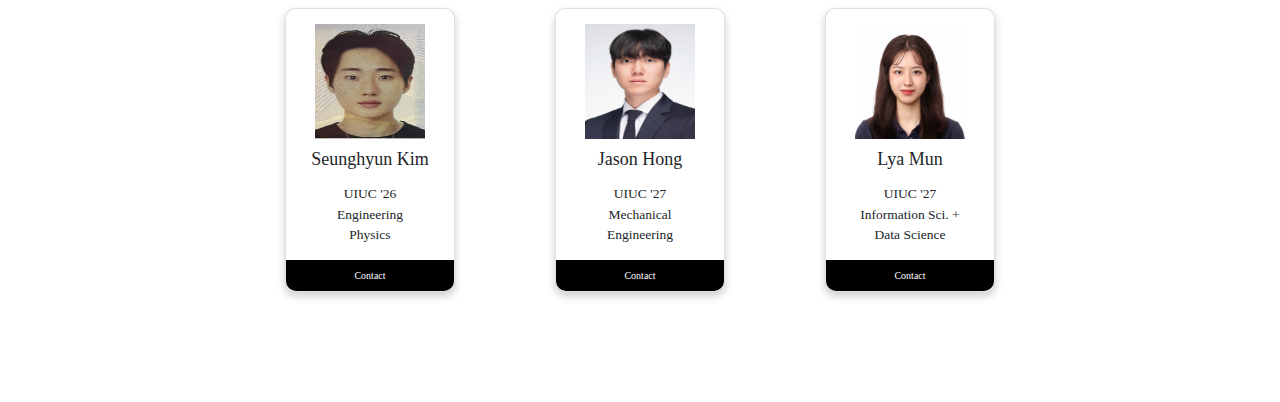
==== commit 069e2bfa: "Add files via upload" ====
--- a/index.html
+++ b/index.html
@@ -56,13 +56,17 @@
         </div>
         <p class="title">Spin Launch</p>
         <h4 class="subtitle"> Centrifuge-based space launch technology</h4>
-        <button class="button button4"><a href="#demo" ><p class="click" >Watch Demo.</p></a></button> 
+        <button class="button button4"><a href="https://www.youtube.com/shorts/r_Sb7-3UNfU" ><p class="click" >Watch Demo.</p></a></button> 
 
         <div class="sticky-top bg-white hidden-spacer"> </div>
         
         
 
-        <div class="row justify-content-center pt-5 pb-5">
+        <div class="row justify-content-center pt-1 pb-5">
+            
+            
+              
+
             <h1  id="concept" style="text-align: center; font-weight: bold">Concept</h1>
             <div class = "row pt-3 justify-content-center">
                 <div class="col-md-3">
@@ -72,8 +76,13 @@
                         <div class="w3-center">
                             <div class="containter">
                                 
-                                <img class="mySlides" src="https://aviationweek.com/sites/default/files/styles/crop_freeform/public/2022-09/spinlaunch.jpg?itok=jDJaerLK" style="margin:auto; width:300px; height:200px;">
-                                <img class="mySlides" src="image/process1.jpeg" style="margin:auto; width:300px; height:200px;">
+                                <img class="mySlides" src="https://aviationweek.com/sites/default/files/styles/crop_freeform/public/2022-09/spinlaunch.jpg?itok=jDJaerLK" style="margin:auto; width:300px; height:200px; border-radius: 5px;">
+                                <img class="mySlides" src="image/process1.jpeg" style="margin:auto; width:300px; height:200px;border-radius: 5px;">
+                                <img class="mySlides" src="image/process2.jpeg" style="margin:auto; width:300px; height:200px;border-radius: 5px;">
+                                <img class="mySlides" src="image/process3.jpeg" style="margin:auto; width:300px; height:200px;border-radius: 5px;">
+                                <img class="mySlides" src="image/process4.jpeg" style="margin:auto; width:300px; height:200px;border-radius: 5px;">
+                                <img class="mySlides" src="image/process5.jpeg" style="margin:auto; width:300px; height:200px;border-radius: 5px;">
+                                <img class="mySlides" src="image/process6.jpeg" style="margin:auto; width:300px; height:200px;border-radius: 5px;">
                             </div>
                             <div class="w3-section">
                                 <button class="w3-button w3-light-grey" onclick="plusDivs(-1)" >❮ Prev</button>
@@ -93,12 +102,11 @@
         
 
         <article class="all-browsers bg-white">
-            <h1 id="demo" style="text-align: center; font-weight: bold">Demonstration</h1>
+            <!-- <h1 id="demo" style="text-align: center; font-weight: bold"><a href="https://www.youtube.com/shorts/r_Sb7-3UNfU">Demonstration</a></h1>
             <div class="row justify-content-center pt-2 pb-3"> 
                 <div class="col-md-6 justify-content-center">
-                    <iframe width = 100% height = 400px src="https://www.youtube.com/embed/tgbNymZ7vqY"></iframe>
-                </div>
-            </div>
+                </div>
+            </div> -->
             
         </article>
 
@@ -228,7 +236,6 @@
               x[slideIndex-1].style.display = "block";  
               dots[slideIndex-1].className += " w3-red";
             }
-            
         </script>
 
     </body>
--- a/index.css
+++ b/index.css
@@ -251,7 +251,6 @@
   .button4 {
     bottom: 250px;
   }
-  /* <div class="navbar-collapse collapse show" id="navbar1" style=""> */
 }
 
                   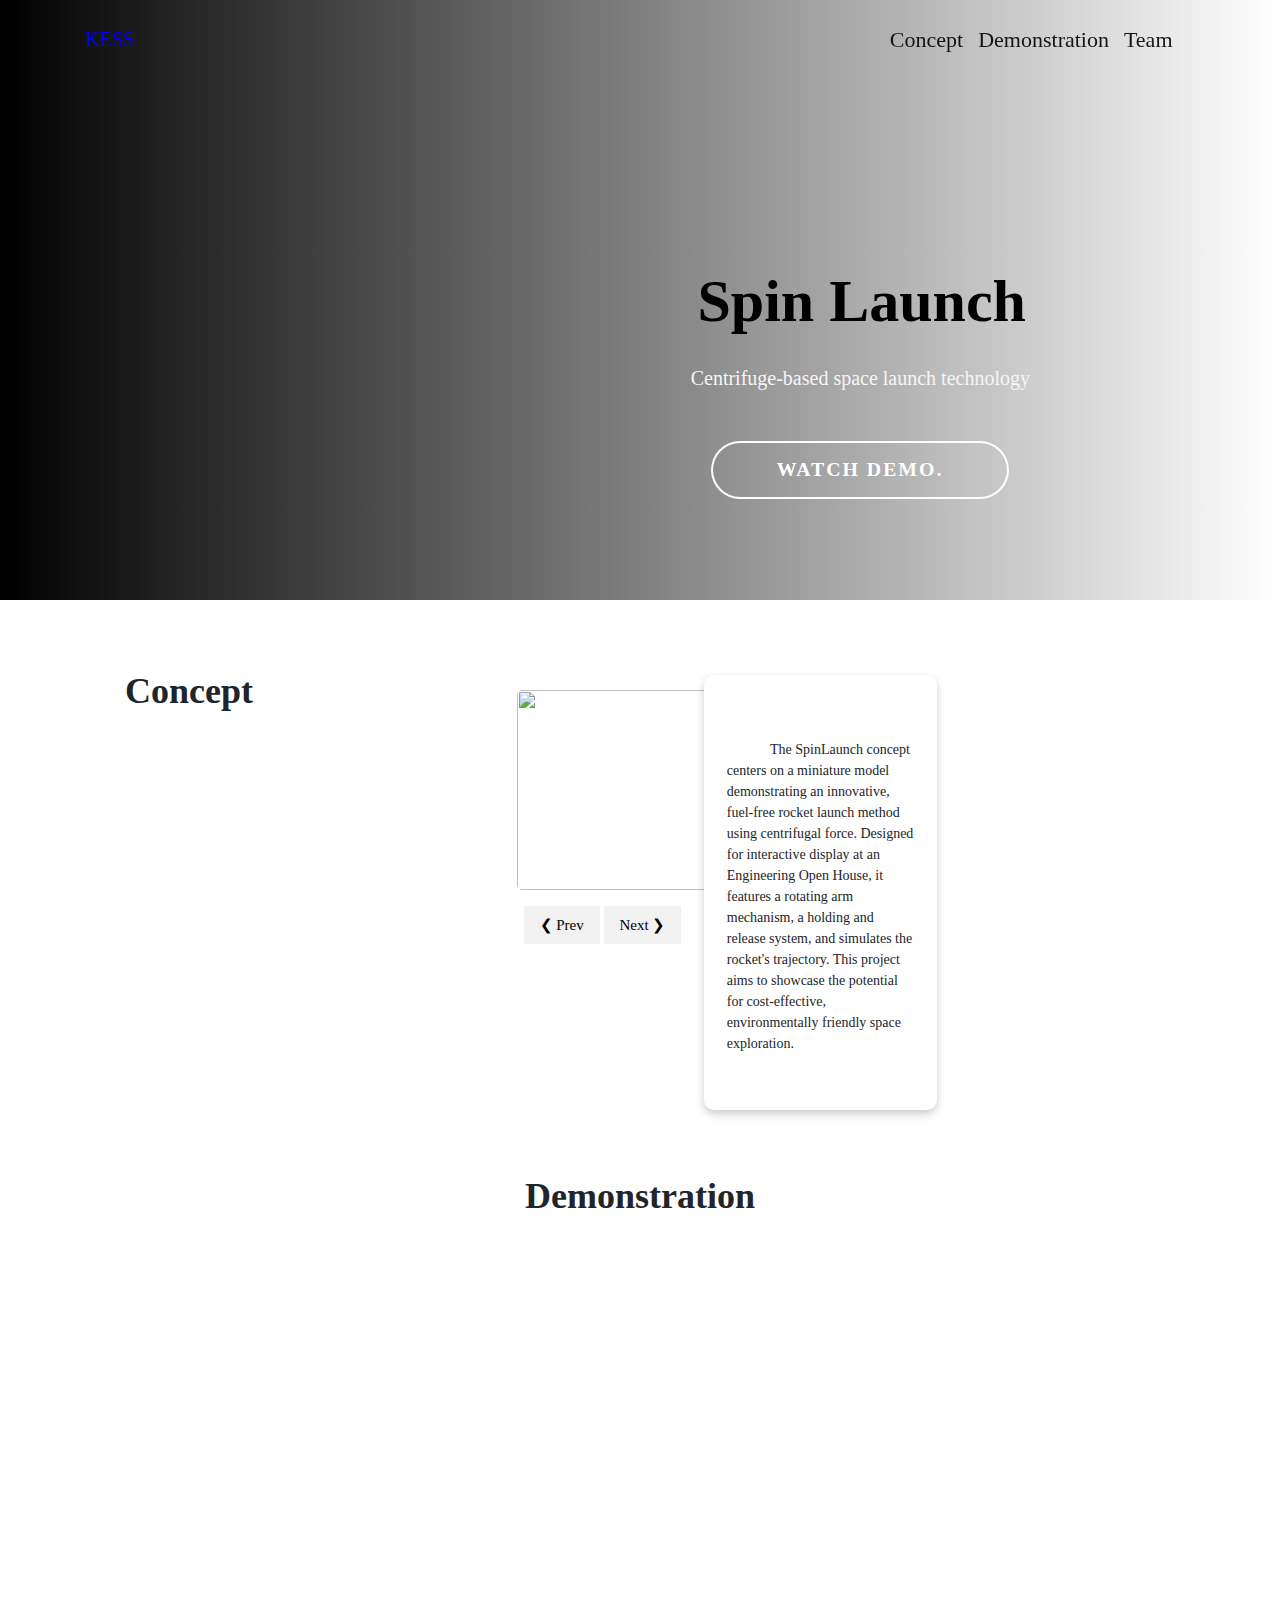
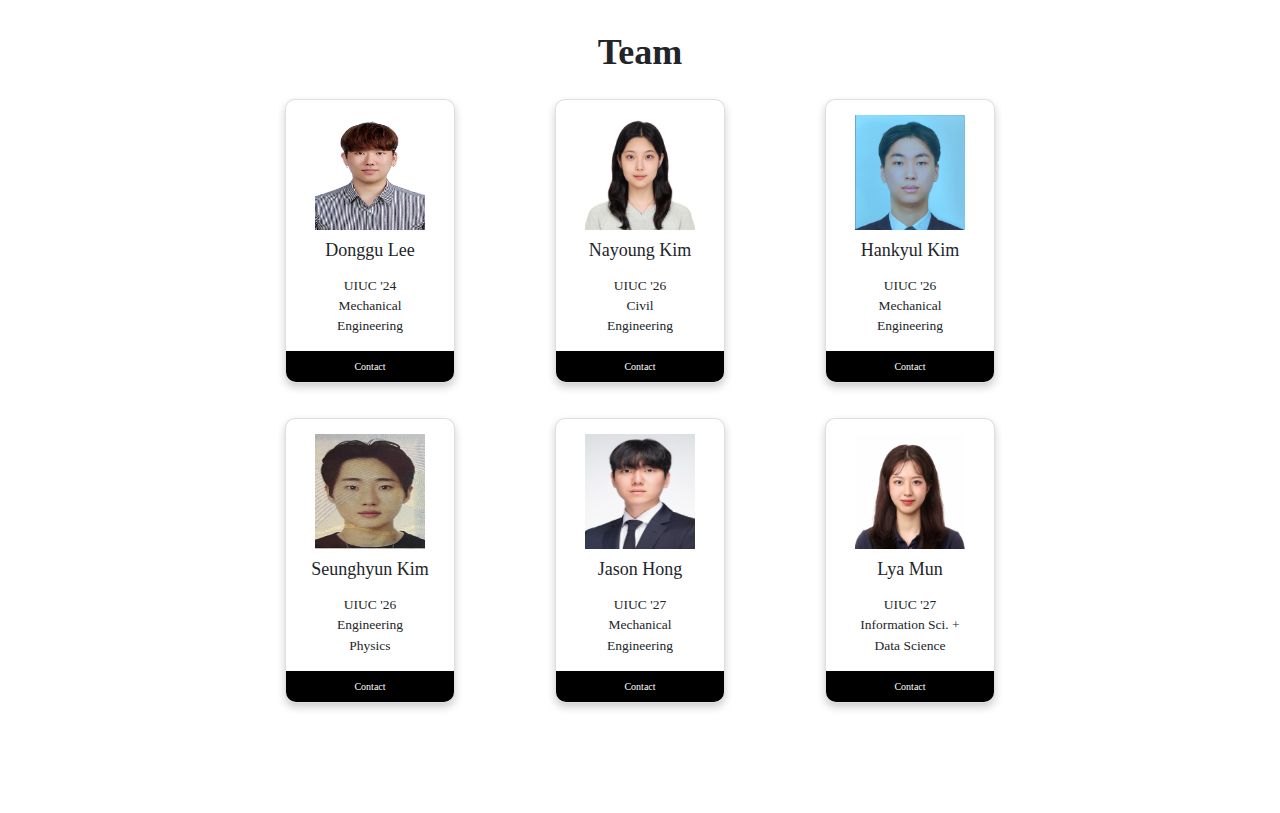
==== commit 20517fe7: "Add files via upload" ====
--- a/index.html
+++ b/index.html
@@ -102,11 +102,12 @@
         
 
         <article class="all-browsers bg-white">
-            <!-- <h1 id="demo" style="text-align: center; font-weight: bold"><a href="https://www.youtube.com/shorts/r_Sb7-3UNfU">Demonstration</a></h1>
+            <h1 id="demo" style="text-align: center; font-weight: bold">Demonstration</h1>
             <div class="row justify-content-center pt-2 pb-3"> 
                 <div class="col-md-6 justify-content-center">
-                </div>
-            </div> -->
+                    <iframe width="560" height="315" src="https://www.youtube.com/embed/NTlFaGi5NR8?si=Hki55y3IYC-2vpKN" title="YouTube video player" frameborder="0" allow="accelerometer; autoplay; clipboard-write; encrypted-media; gyroscope; picture-in-picture; web-share" referrerpolicy="strict-origin-when-cross-origin" allowfullscreen></iframe>
+                </div>
+            </div>
             
         </article>
 
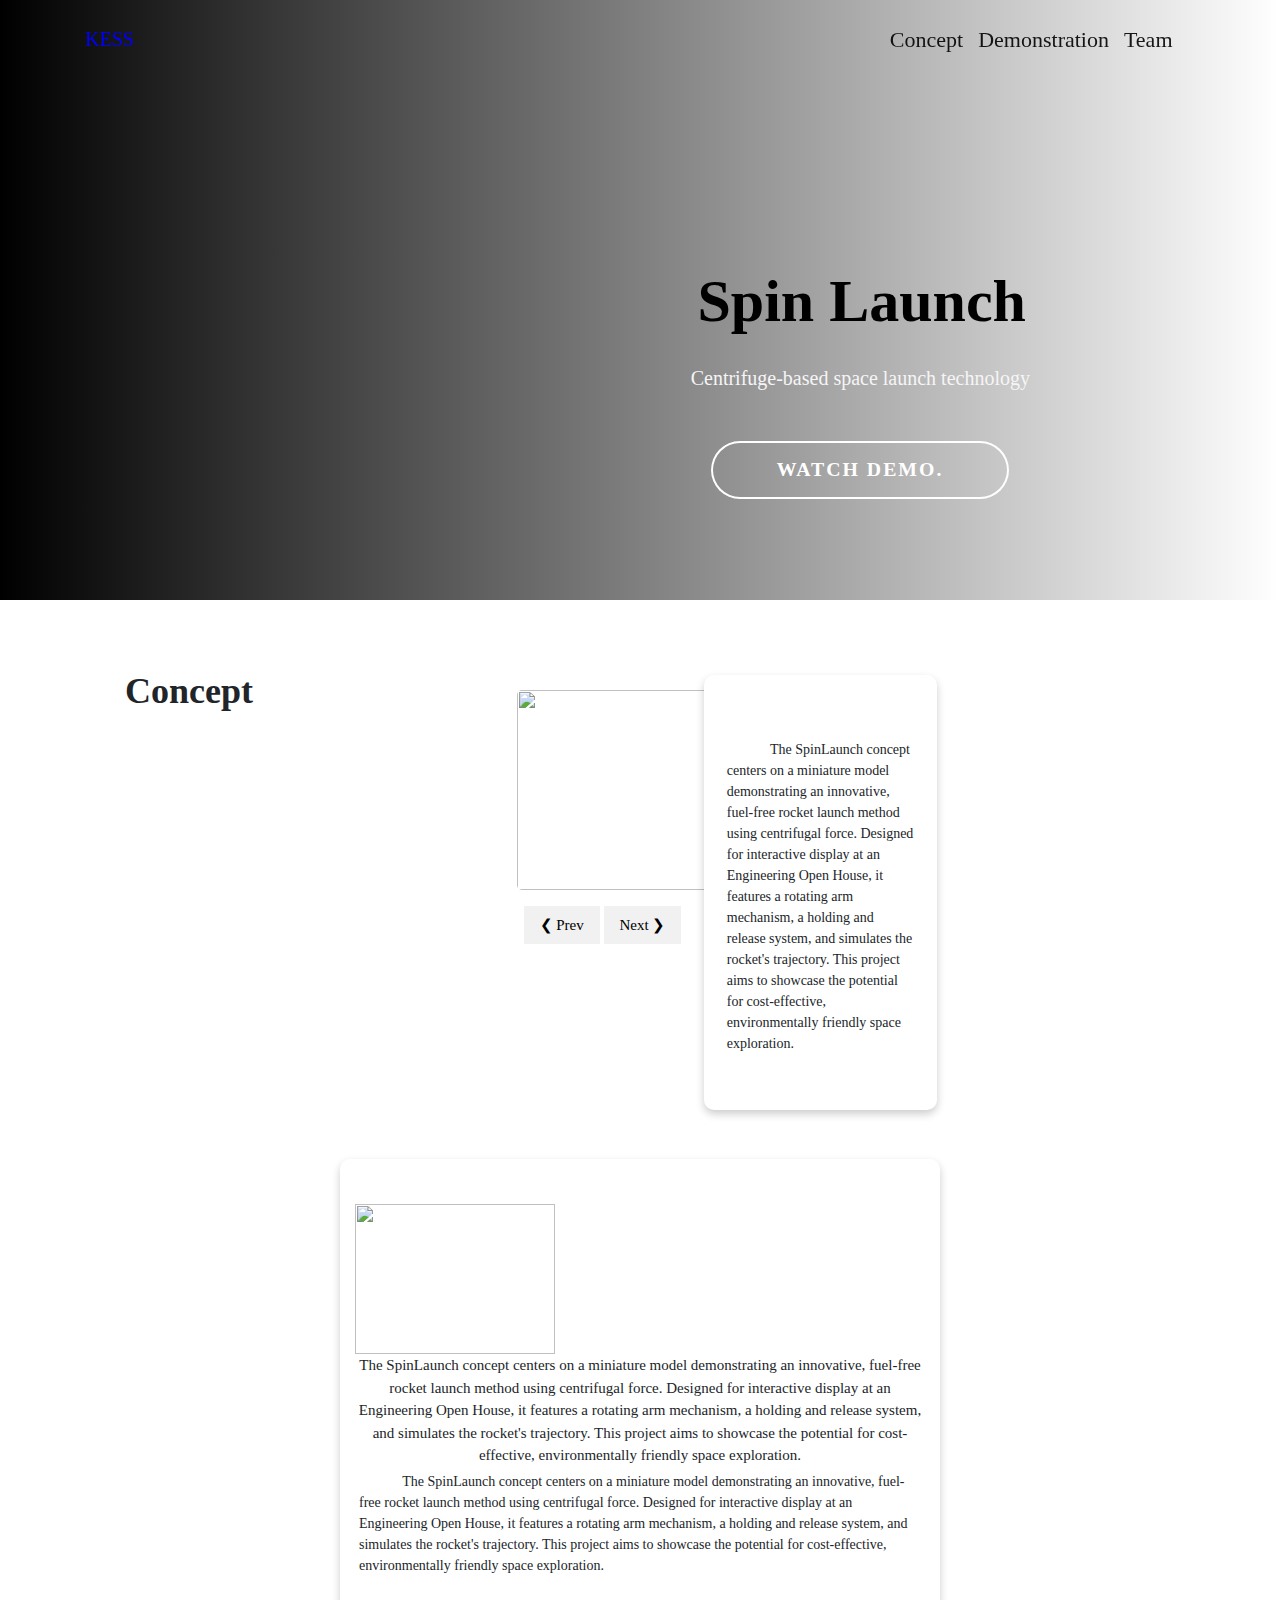
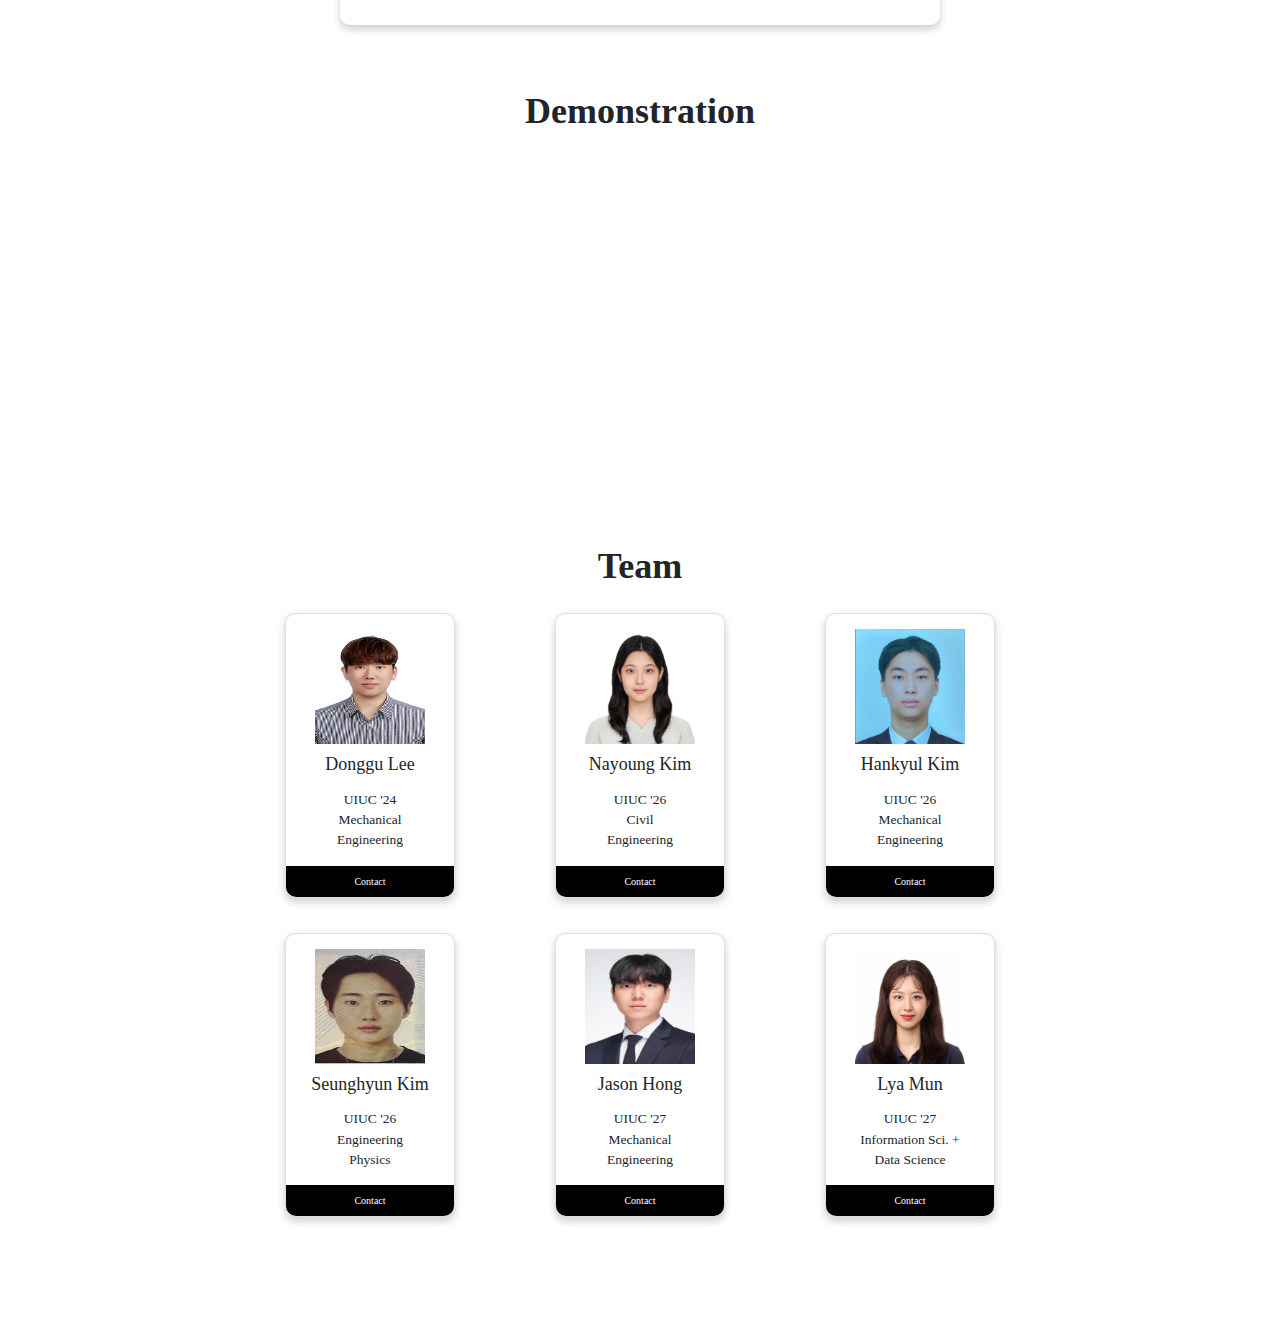
==== commit 8b9e5f17: "Add files via upload" ====
--- a/index.html
+++ b/index.html
@@ -63,10 +63,6 @@
         
 
         <div class="row justify-content-center pt-1 pb-5">
-            
-            
-              
-
             <h1  id="concept" style="text-align: center; font-weight: bold">Concept</h1>
             <div class = "row pt-3 justify-content-center">
                 <div class="col-md-3">
@@ -96,16 +92,20 @@
                     <p class="pl-1 pr-1 pt-3 pb-2"style="font-weight: normal; text-align: left; font-size: 14px;"><span class="tab"></span> The SpinLaunch concept centers on a miniature model demonstrating an innovative, fuel-free rocket launch method using centrifugal force. Designed for interactive display at an Engineering Open House, it features a rotating arm mechanism, a holding and release system, and simulates the rocket's trajectory. This project aims to showcase the potential for cost-effective, environmentally friendly space exploration.</p>
                 </div>
             </div>
-            
-
-        </div>
-        
-
+        </div>
+        <div class="row flex justify-content-center pt-1 pb-5">
+            <div class="col-md-6 pt-5 pb-5 row newBox">
+                <img src="image/howitworks.gif" style="width:200px; height:150px;float: left;"> <span>The SpinLaunch concept centers on a miniature model demonstrating an innovative, fuel-free rocket launch method using centrifugal force. Designed for interactive display at an Engineering Open House, it features a rotating arm mechanism, a holding and release system, and simulates the rocket's trajectory. This project aims to showcase the potential for cost-effective, environmentally friendly space exploration.</span>
+                <p style="font-weight: normal; text-align: left; font-size: 14px; float: left;"><span class="tab"></span> The SpinLaunch concept centers on a miniature model demonstrating an innovative, fuel-free rocket launch method using centrifugal force. Designed for interactive display at an Engineering Open House, it features a rotating arm mechanism, a holding and release system, and simulates the rocket's trajectory. This project aims to showcase the potential for cost-effective, environmentally friendly space exploration.</p>
+                
+            </div>
+        </div>
+        
         <article class="all-browsers bg-white">
             <h1 id="demo" style="text-align: center; font-weight: bold">Demonstration</h1>
             <div class="row justify-content-center pt-2 pb-3"> 
                 <div class="col-md-6 justify-content-center">
-                    <iframe width="560" height="315" src="https://www.youtube.com/embed/NTlFaGi5NR8?si=Hki55y3IYC-2vpKN" title="YouTube video player" frameborder="0" allow="accelerometer; autoplay; clipboard-write; encrypted-media; gyroscope; picture-in-picture; web-share" referrerpolicy="strict-origin-when-cross-origin" allowfullscreen></iframe>
+                    <iframe width="560" height="315" src="https://www.youtube.com/embed/-3lw5bsN6YY?si=slmKSlUY6MwyiZvG" title="YouTube video player" frameborder="0" allow="accelerometer; autoplay; clipboard-write; encrypted-media; gyroscope; picture-in-picture; web-share" referrerpolicy="strict-origin-when-cross-origin" allowfullscreen></iframe>
                 </div>
             </div>
             
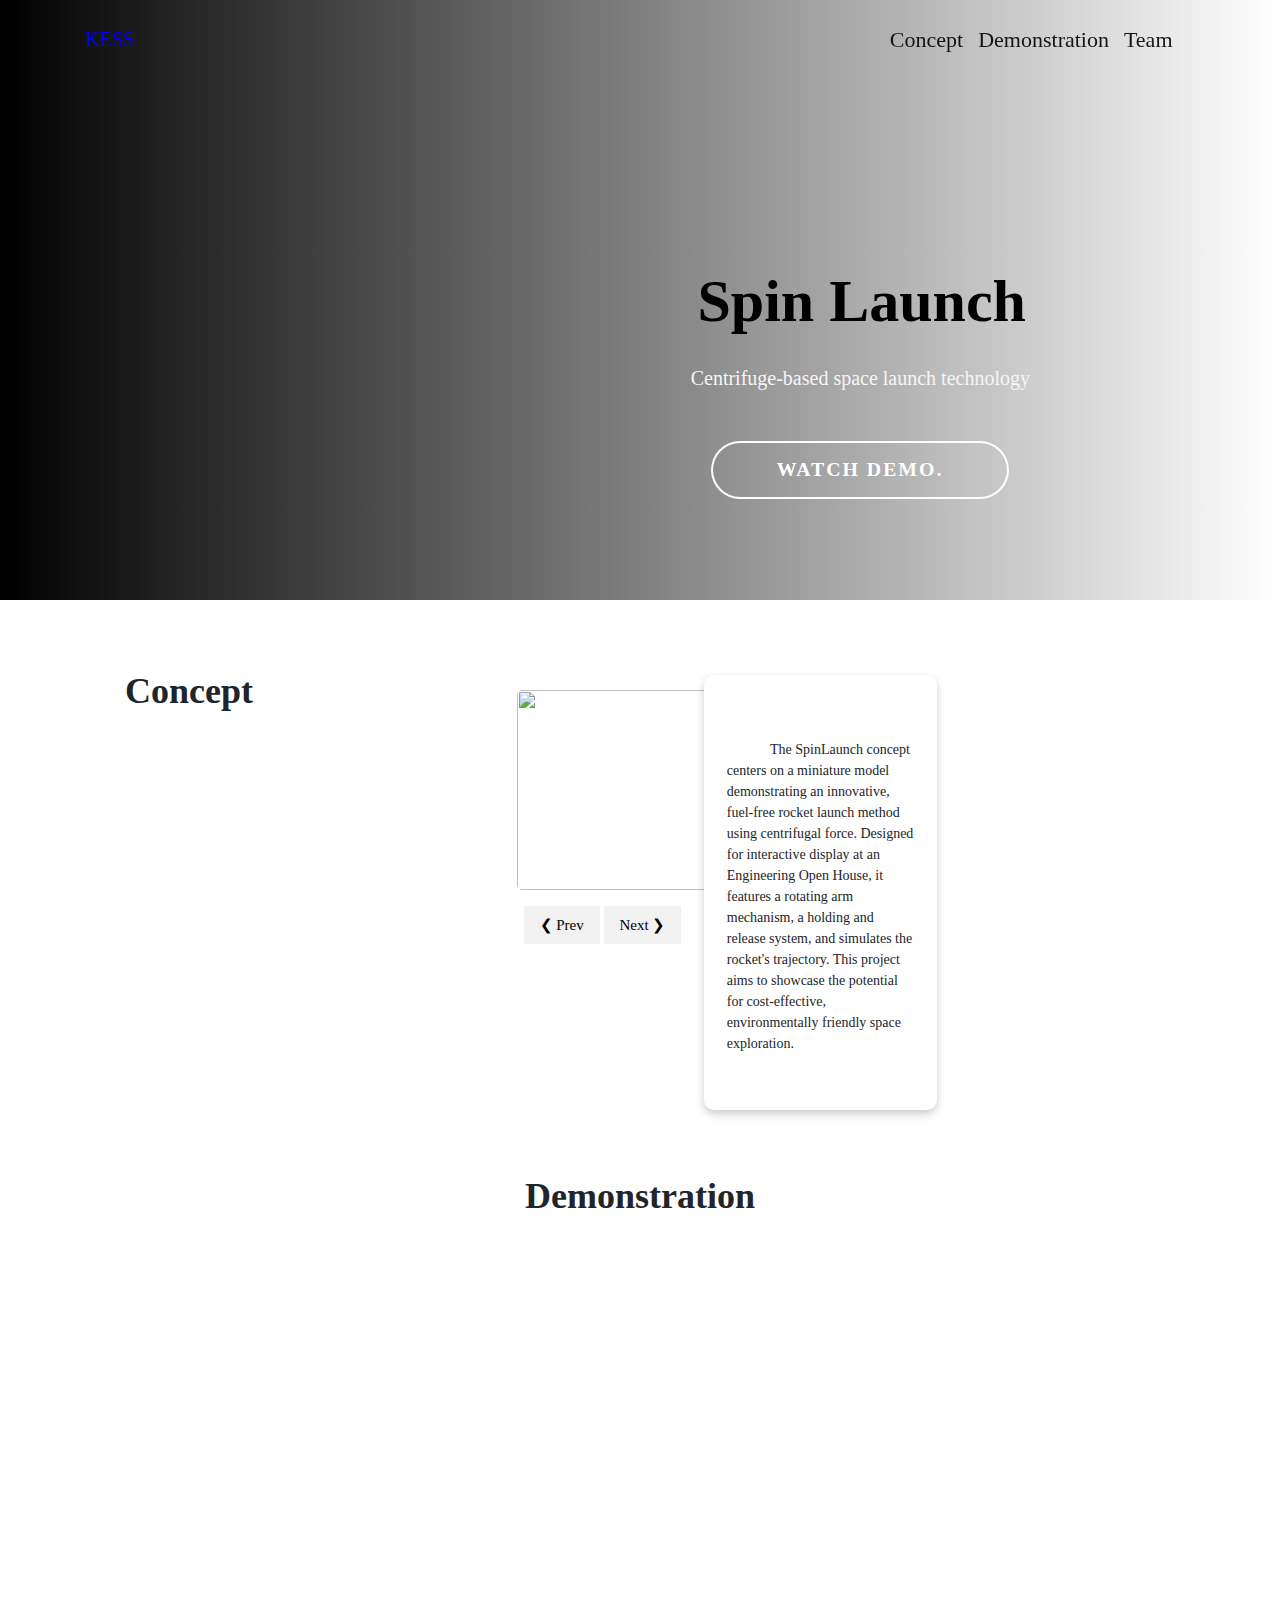
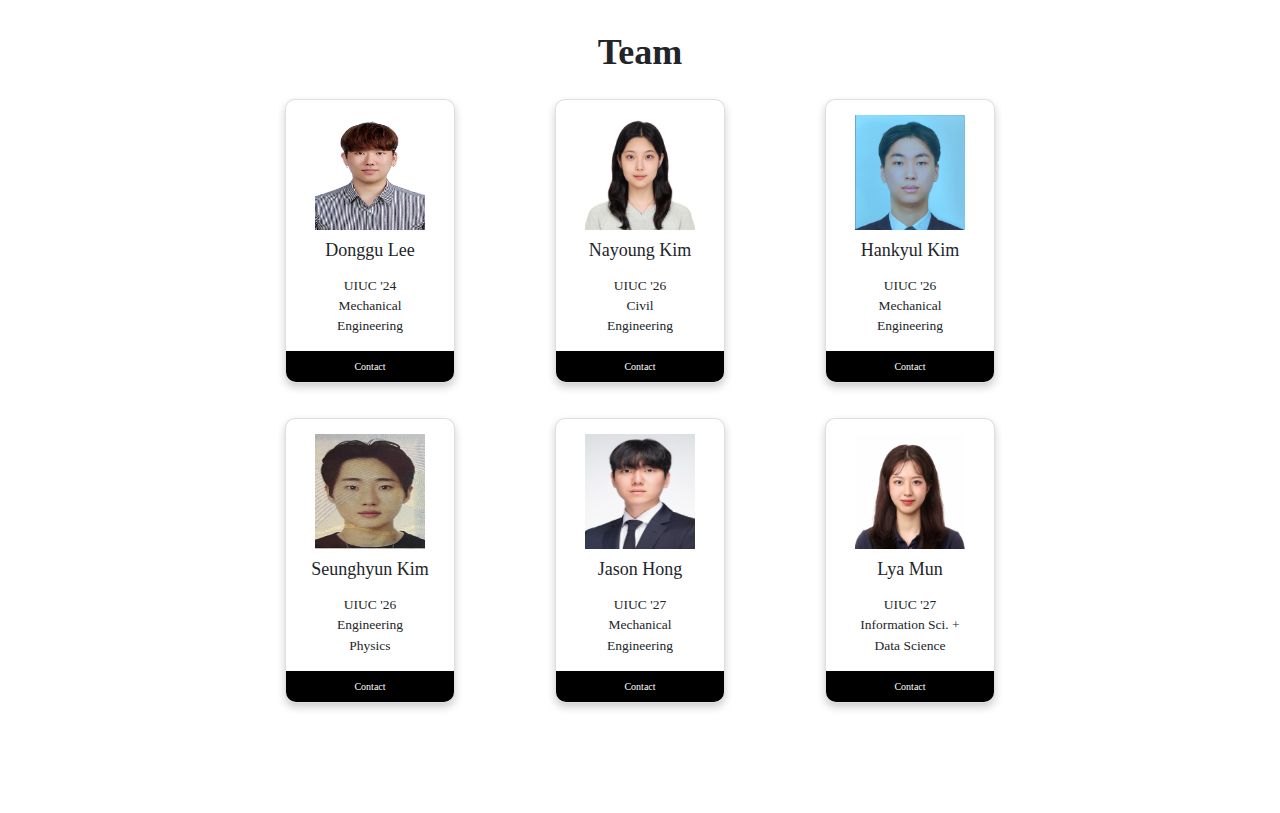
==== commit d5e7dbea: "Add files via upload" ====
--- a/index.html
+++ b/index.html
@@ -93,13 +93,6 @@
                 </div>
             </div>
         </div>
-        <div class="row flex justify-content-center pt-1 pb-5">
-            <div class="col-md-6 pt-5 pb-5 row newBox">
-                <img src="image/howitworks.gif" style="width:200px; height:150px;float: left;"> <span>The SpinLaunch concept centers on a miniature model demonstrating an innovative, fuel-free rocket launch method using centrifugal force. Designed for interactive display at an Engineering Open House, it features a rotating arm mechanism, a holding and release system, and simulates the rocket's trajectory. This project aims to showcase the potential for cost-effective, environmentally friendly space exploration.</span>
-                <p style="font-weight: normal; text-align: left; font-size: 14px; float: left;"><span class="tab"></span> The SpinLaunch concept centers on a miniature model demonstrating an innovative, fuel-free rocket launch method using centrifugal force. Designed for interactive display at an Engineering Open House, it features a rotating arm mechanism, a holding and release system, and simulates the rocket's trajectory. This project aims to showcase the potential for cost-effective, environmentally friendly space exploration.</p>
-                
-            </div>
-        </div>
         
         <article class="all-browsers bg-white">
             <h1 id="demo" style="text-align: center; font-weight: bold">Demonstration</h1>
